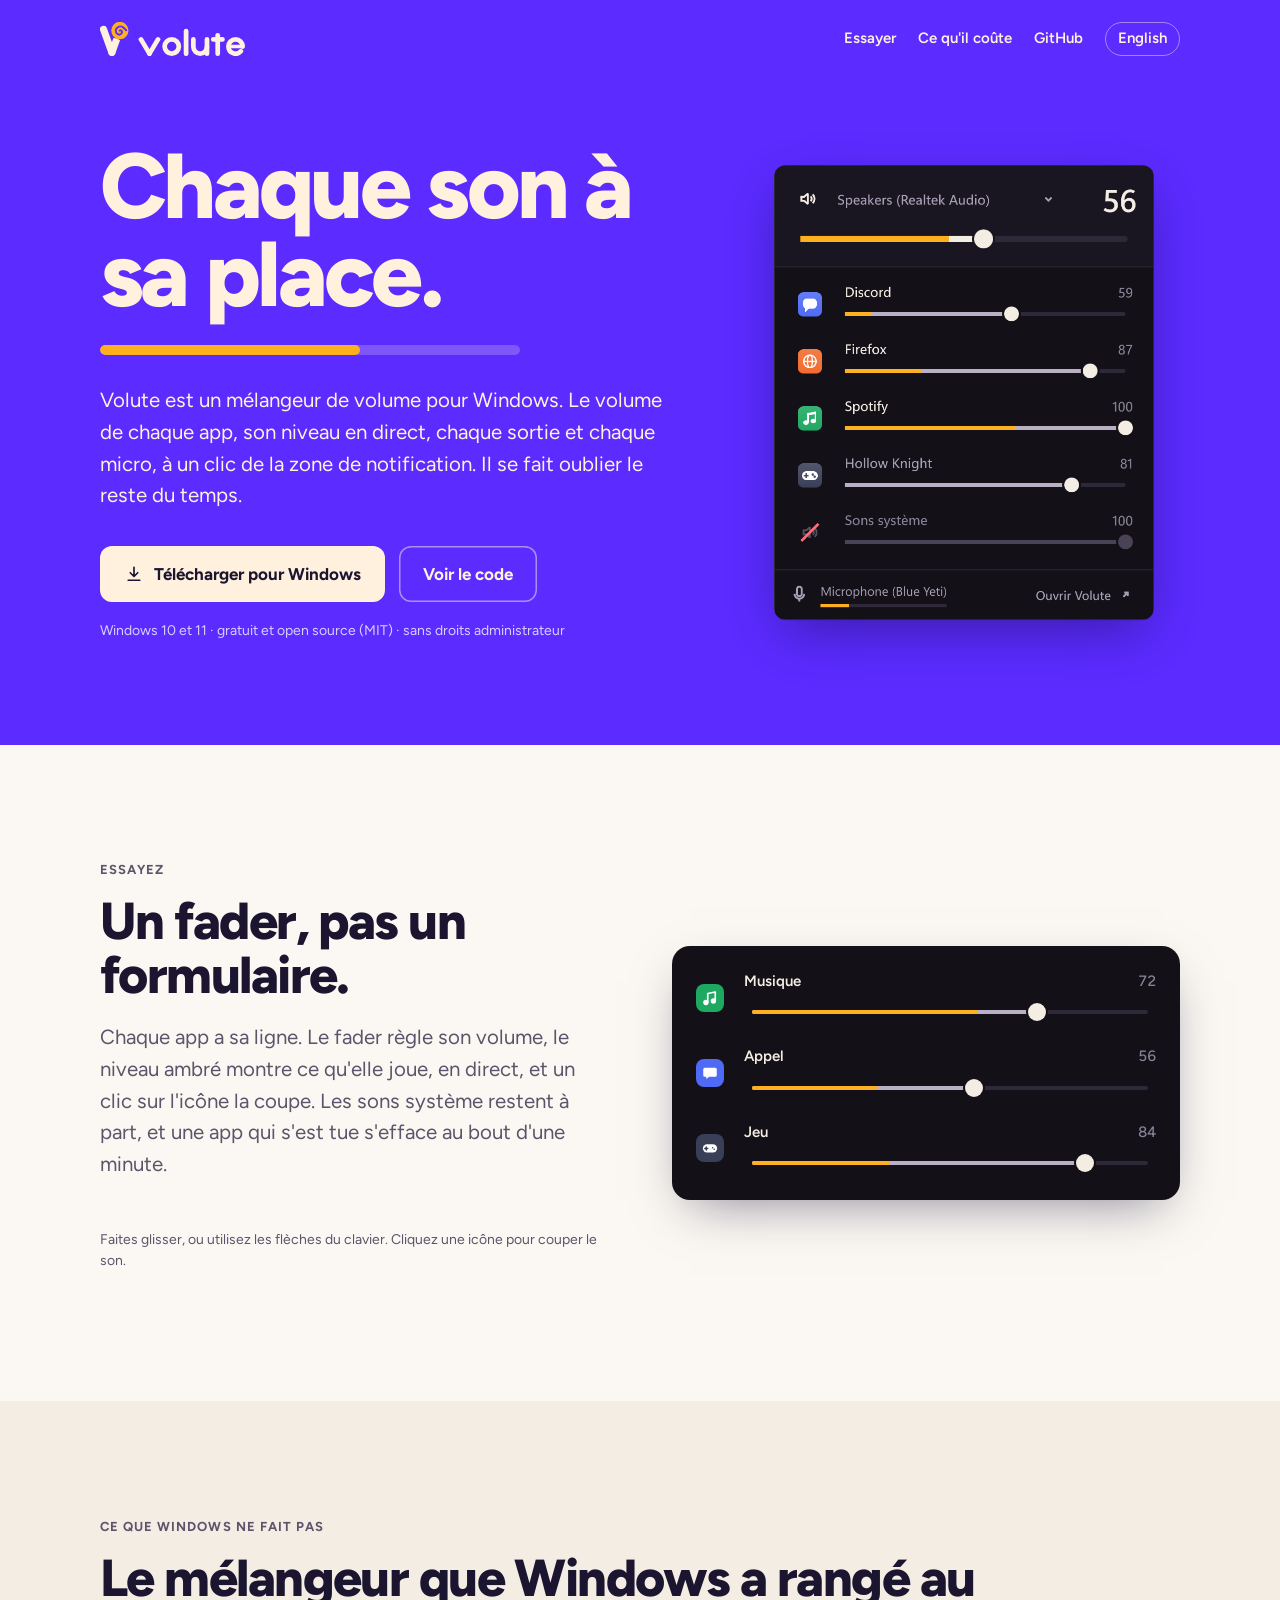
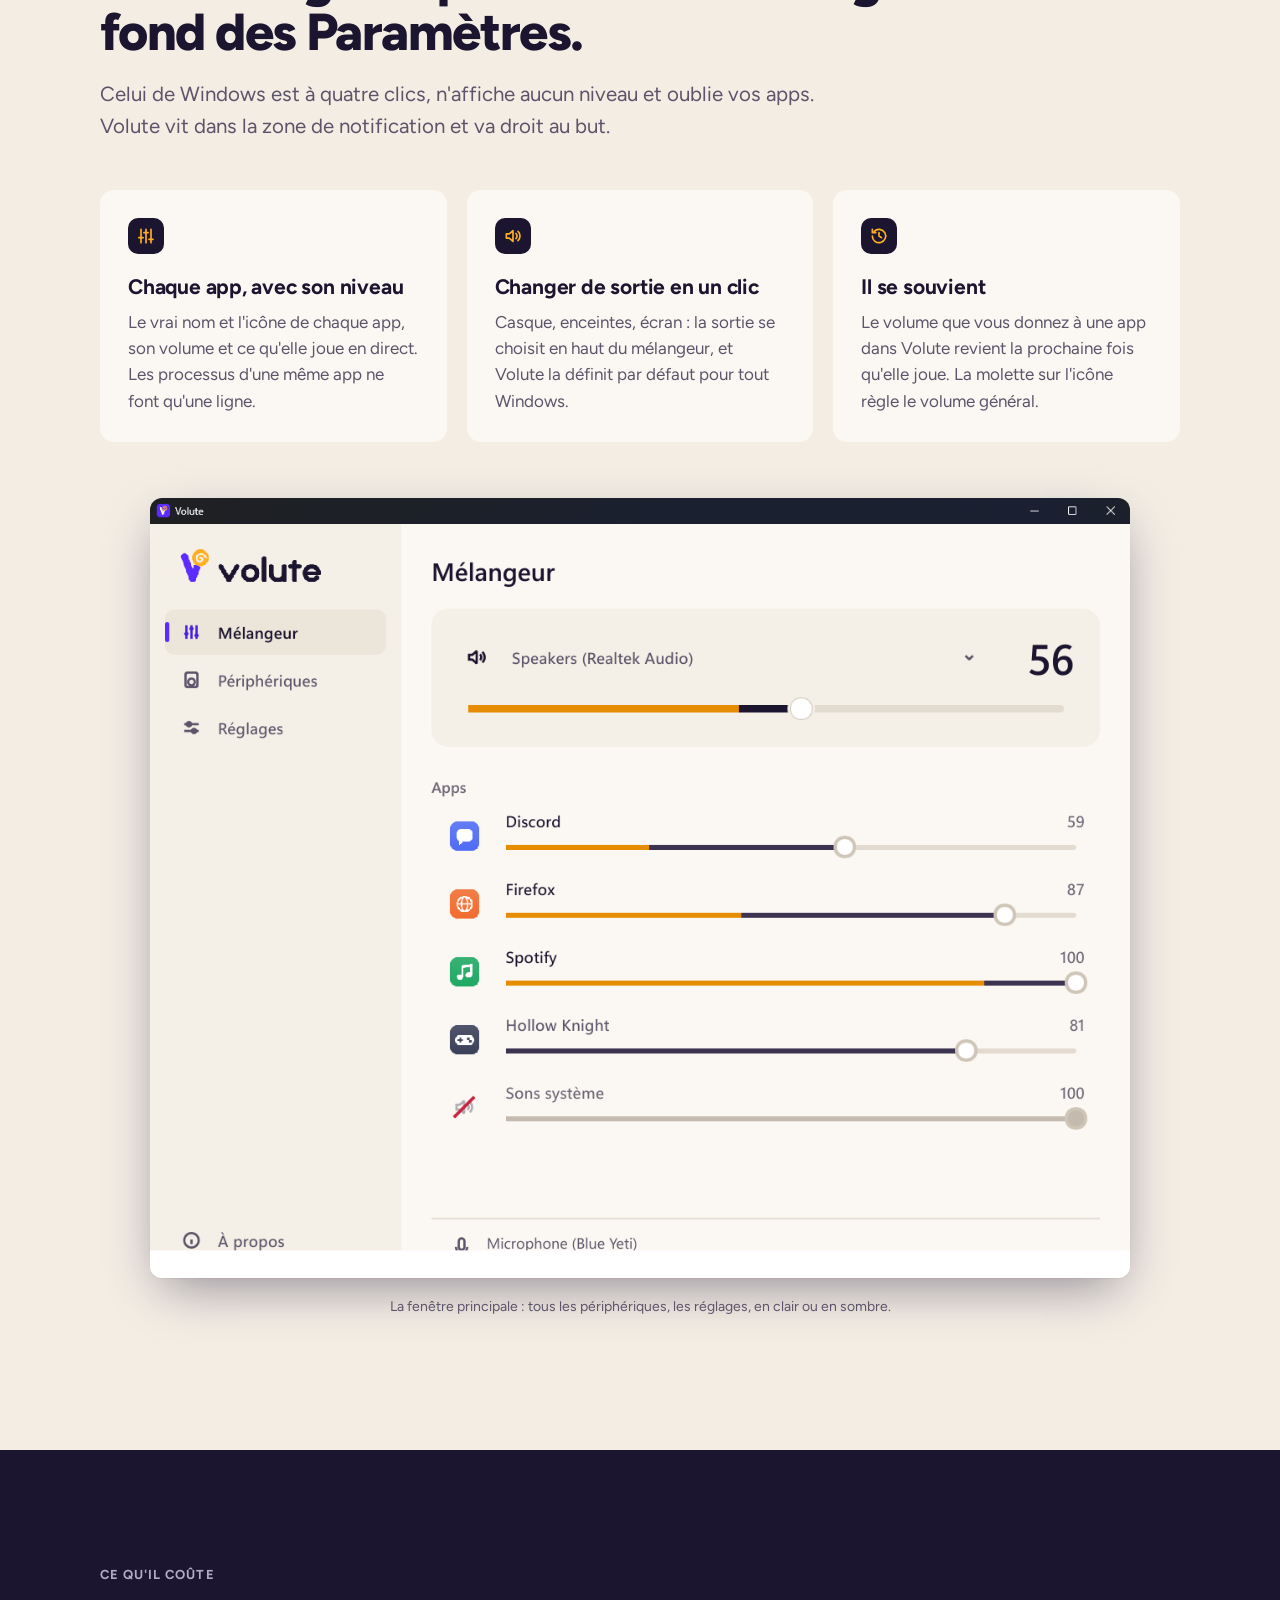
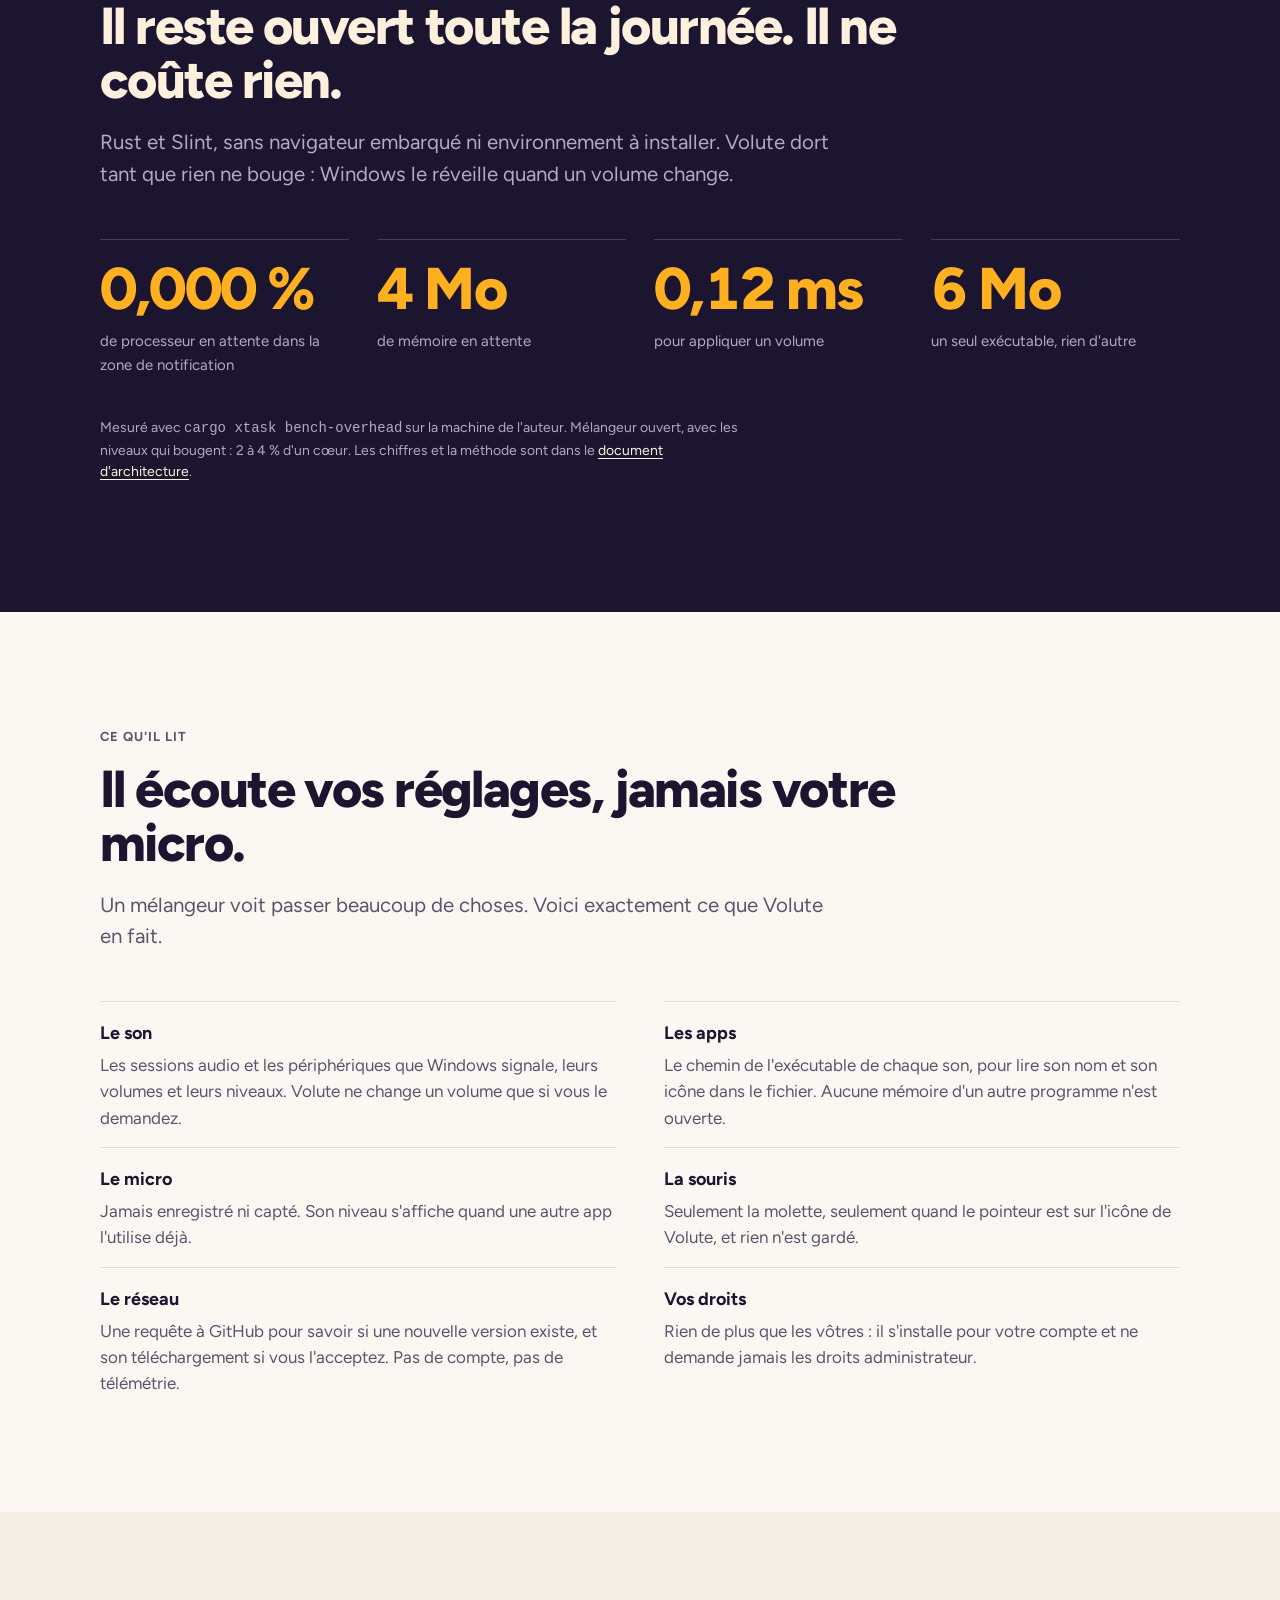
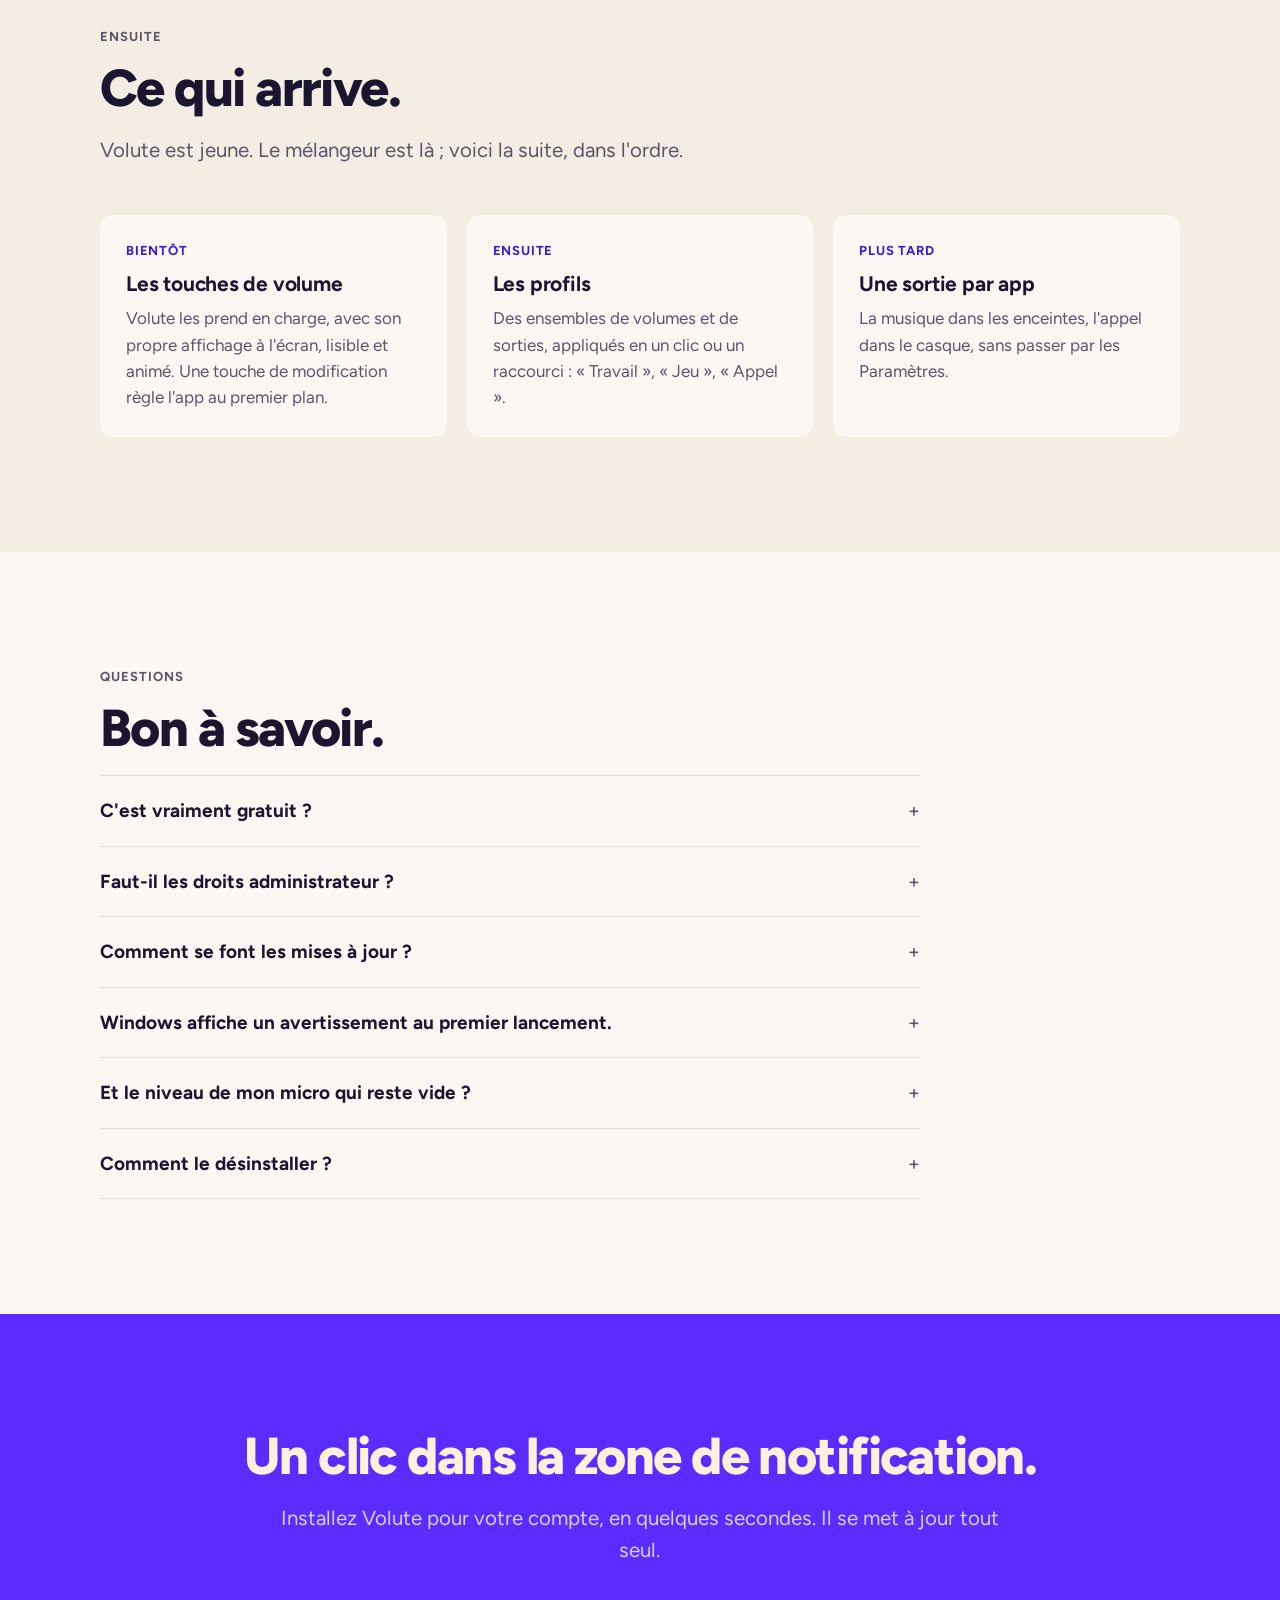
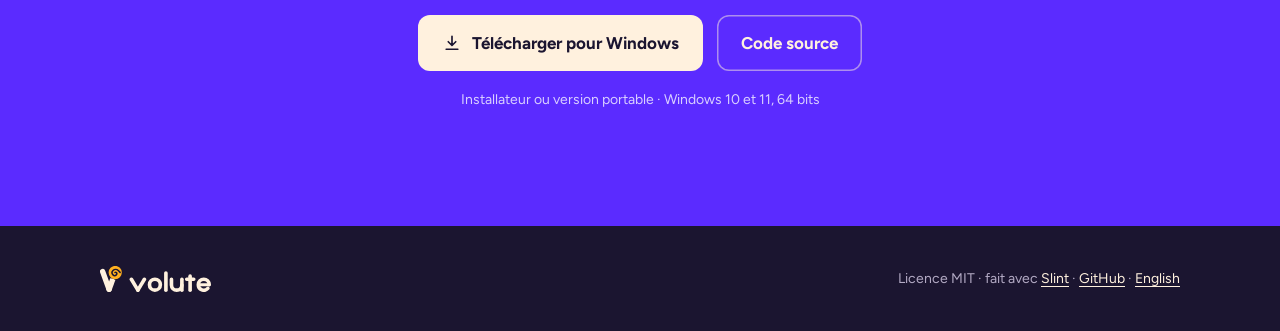
==== index.html @ e6cbec35 "feat(site): the landing page in French and English, for GitHub Pages Static, no build step, no third" ====
<!doctype html>
<html lang="fr">
<head>
  <meta charset="utf-8">
  <meta name="viewport" content="width=device-width, initial-scale=1">
  <title>Volute — le mélangeur de volume pour Windows</title>
  <meta name="description" content="Le volume de chaque app et de chaque périphérique, à un clic de la zone de notification. Natif, léger, gratuit et open source, pour Windows 10 et 11.">
  <link rel="canonical" href="https://evanpluchart.github.io/volute/">
  <link rel="alternate" hreflang="fr" href="https://evanpluchart.github.io/volute/">
  <link rel="alternate" hreflang="en" href="https://evanpluchart.github.io/volute/en/">
  <link rel="icon" href="favicon.svg" type="image/svg+xml">
  <link rel="icon" href="favicon.ico" sizes="16x16 32x32 48x48">
  <link rel="apple-touch-icon" href="apple-touch-icon.png">
  <meta name="theme-color" content="#5B2BFF">
  <meta property="og:type" content="website">
  <meta property="og:title" content="Volute — le mélangeur de volume pour Windows">
  <meta property="og:description" content="Le volume de chaque app et de chaque périphérique, à un clic de la zone de notification.">
  <meta property="og:url" content="https://evanpluchart.github.io/volute/">
  <meta property="og:image" content="https://evanpluchart.github.io/volute/assets/og.png">
  <meta property="og:locale" content="fr_FR">
  <meta name="twitter:card" content="summary_large_image">
  <link rel="preload" href="assets/fonts/figtree.woff2" as="font" type="font/woff2" crossorigin>
  <link rel="stylesheet" href="assets/style.css">
</head>
<body>
  <a class="skip" href="#main">Aller au contenu</a>

  <header class="hero">
    <div class="wrap top">
      <a class="logo" href="./" aria-label="Volute, accueil"><img src="assets/logo-reversed.svg" alt="Volute" width="146" height="34"></a>
      <nav aria-label="Navigation principale">
        <a class="hide-small" href="#essayer">Essayer</a>
        <a class="hide-small" href="#cout">Ce qu'il coûte</a>
        <a class="hide-small" href="https://github.com/EvanPluchart/volute">GitHub</a>
        <a class="lang" href="en/" hreflang="en" lang="en">English</a>
      </nav>
    </div>
    <div class="wrap hero-grid">
      <div>
        <h1>Chaque son à sa&nbsp;place.</h1>
        <div class="meter" aria-hidden="true"><span></span></div>
        <p class="lead">Volute est un mélangeur de volume pour Windows. Le volume de chaque app, son niveau en direct, chaque sortie et chaque micro, à un clic de la zone de notification. Il se fait oublier le reste du temps.</p>
        <div class="actions">
          <a class="button primary" href="https://github.com/EvanPluchart/volute/releases/latest">
            <svg viewBox="0 0 24 24" fill="none" stroke="currentColor" stroke-width="2" stroke-linecap="round" stroke-linejoin="round" aria-hidden="true"><path d="M12 4v11m0 0-4.5-4.5M12 15l4.5-4.5M5 19.5h14"/></svg>
            Télécharger pour Windows
          </a>
          <a class="button ghost" href="https://github.com/EvanPluchart/volute">Voir le code</a>
        </div>
        <p class="fine">Windows 10 et 11 · gratuit et open source (MIT) · sans droits administrateur</p>
      </div>
      <img class="shot" src="assets/flyout-dark.png" width="720" height="862" alt="Le mélangeur de Volute ouvert depuis la zone de notification : la sortie principale en haut, puis une ligne par app avec son icône, son volume et son niveau, puis le micro.">
    </div>
  </header>

  <main id="main">
    <section class="try" id="essayer">
      <div class="wrap try-grid">
        <div>
          <p class="eyebrow">Essayez</p>
          <h2>Un fader, pas un formulaire.</h2>
          <p class="intro">Chaque app a sa ligne. Le fader règle son volume, le niveau ambré montre ce qu'elle joue, en direct, et un clic sur l'icône la coupe. Les sons système restent à part, et une app qui s'est tue s'efface au bout d'une minute.</p>
          <p class="hint">Faites glisser, ou utilisez les flèches du clavier. Cliquez une icône pour couper le son.</p>
        </div>
        <div class="desk" role="group" aria-label="Démonstration du mélangeur">
          <div class="strip">
            <button class="mute" type="button" aria-pressed="false" aria-label="Couper Musique" data-mute="Couper" data-unmute="Rétablir">
              <span class="icon" style="background:#1EA862"><svg viewBox="0 0 24 24" fill="none" stroke="#fff" stroke-width="2.2" stroke-linecap="round" stroke-linejoin="round" aria-hidden="true"><path d="M9 18V6l10-2v12"/><circle cx="6.5" cy="18" r="2.5" fill="#fff"/><circle cx="16.5" cy="16" r="2.5" fill="#fff"/></svg></span>
            </button>
            <div class="name"><span>Musique</span><output>72</output></div>
            <div class="fader"><input type="range" min="0" max="100" step="2" value="72" aria-label="Volume de Musique"><div class="track"><div class="fill"></div><div class="level"></div></div><div class="thumb"></div></div>
          </div>
          <div class="strip">
            <button class="mute" type="button" aria-pressed="false" aria-label="Couper Appel" data-mute="Couper" data-unmute="Rétablir">
              <span class="icon" style="background:#4F6BF5"><svg viewBox="0 0 24 24" fill="#fff" aria-hidden="true"><path d="M5 5h14a2 2 0 0 1 2 2v8a2 2 0 0 1-2 2h-8l-4 3v-3H5a2 2 0 0 1-2-2V7a2 2 0 0 1 2-2z"/></svg></span>
            </button>
            <div class="name"><span>Appel</span><output>56</output></div>
            <div class="fader"><input type="range" min="0" max="100" step="2" value="56" aria-label="Volume de Appel"><div class="track"><div class="fill"></div><div class="level"></div></div><div class="thumb"></div></div>
          </div>
          <div class="strip">
            <button class="mute" type="button" aria-pressed="false" aria-label="Couper Jeu" data-mute="Couper" data-unmute="Rétablir">
              <span class="icon" style="background:#3A3F58"><svg viewBox="0 0 24 24" fill="none" stroke="#fff" stroke-width="2" stroke-linecap="round" aria-hidden="true"><rect x="2.5" y="7" width="19" height="11" rx="5.5" fill="#fff" stroke="none"/><path d="M7 10.5v4M5 12.5h4" stroke="#3A3F58"/><circle cx="15.5" cy="11.5" r="1" fill="#3A3F58" stroke="none"/><circle cx="17.5" cy="13.8" r="1" fill="#3A3F58" stroke="none"/></svg></span>
            </button>
            <div class="name"><span>Jeu</span><output>84</output></div>
            <div class="fader"><input type="range" min="0" max="100" step="2" value="84" aria-label="Volume de Jeu"><div class="track"><div class="fill"></div><div class="level"></div></div><div class="thumb"></div></div>
          </div>
        </div>
      </div>
    </section>

    <section class="features" id="fonctions">
      <div class="wrap">
        <p class="eyebrow">Ce que Windows ne fait pas</p>
        <h2>Le mélangeur que Windows a rangé au fond des Paramètres.</h2>
        <p class="intro">Celui de Windows est à quatre clics, n'affiche aucun niveau et oublie vos apps. Volute vit dans la zone de notification et va droit au but.</p>
        <div class="feature-grid">
          <article class="card">
            <div class="glyph" aria-hidden="true"><svg viewBox="0 0 24 24" fill="none" stroke="#FFB020" stroke-width="2" stroke-linecap="round"><path d="M6 4v16M12 4v16M18 4v16M3.5 14h5M9.5 8h5M15.5 16h5"/></svg></div>
            <h3>Chaque app, avec son niveau</h3>
            <p>Le vrai nom et l'icône de chaque app, son volume et ce qu'elle joue en direct. Les processus d'une même app ne font qu'une ligne.</p>
          </article>
          <article class="card">
            <div class="glyph" aria-hidden="true"><svg viewBox="0 0 24 24" fill="none" stroke="#FFB020" stroke-width="2" stroke-linecap="round" stroke-linejoin="round"><path d="M4 9.5h3.5L12 5.5v13l-4.5-4H4z"/><path d="M15.5 9a4 4 0 0 1 0 6M18 6.5a7.5 7.5 0 0 1 0 11"/></svg></div>
            <h3>Changer de sortie en un clic</h3>
            <p>Casque, enceintes, écran : la sortie se choisit en haut du mélangeur, et Volute la définit par défaut pour tout Windows.</p>
          </article>
          <article class="card">
            <div class="glyph" aria-hidden="true"><svg viewBox="0 0 24 24" fill="none" stroke="#FFB020" stroke-width="2" stroke-linecap="round" stroke-linejoin="round"><path d="M4 12a8 8 0 1 0 2.3-5.6M4 4v4h4"/><path d="M12 8v4l3 2"/></svg></div>
            <h3>Il se souvient</h3>
            <p>Le volume que vous donnez à une app dans Volute revient la prochaine fois qu'elle joue. La molette sur l'icône règle le volume général.</p>
          </article>
        </div>
        <figure class="wide-shot">
          <img class="shot" src="assets/main-light.png" width="1170" height="931" alt="La fenêtre principale de Volute en thème clair : un rail avec Mélangeur, Périphériques, Réglages et À propos, et la vue du mélangeur." loading="lazy">
          <figcaption class="caption">La fenêtre principale : tous les périphériques, les réglages, en clair ou en sombre.</figcaption>
        </figure>
      </div>
    </section>

    <section class="cost" id="cout">
      <div class="wrap">
        <p class="eyebrow">Ce qu'il coûte</p>
        <h2>Il reste ouvert toute la journée. Il ne coûte rien.</h2>
        <p class="intro">Rust et Slint, sans navigateur embarqué ni environnement à installer. Volute dort tant que rien ne bouge : Windows le réveille quand un volume change.</p>
        <dl class="figures">
          <div><dt>0,000&nbsp;%</dt><dd>de processeur en attente dans la zone de notification</dd></div>
          <div><dt>4&nbsp;Mo</dt><dd>de mémoire en attente</dd></div>
          <div><dt>0,12&nbsp;ms</dt><dd>pour appliquer un volume</dd></div>
          <div><dt>6&nbsp;Mo</dt><dd>un seul exécutable, rien d'autre</dd></div>
        </dl>
        <p class="note">Mesuré avec <code>cargo xtask bench-overhead</code> sur la machine de l'auteur. Mélangeur ouvert, avec les niveaux qui bougent : 2 à 4 % d'un cœur. Les chiffres et la méthode sont dans le <a href="https://github.com/EvanPluchart/volute/blob/main/docs/ARCHITECTURE.md">document d'architecture</a>.</p>
      </div>
    </section>

    <section class="privacy" id="vie-privee">
      <div class="wrap">
        <p class="eyebrow">Ce qu'il lit</p>
        <h2>Il écoute vos réglages, jamais votre micro.</h2>
        <p class="intro">Un mélangeur voit passer beaucoup de choses. Voici exactement ce que Volute en fait.</p>
        <ul class="reads">
          <li><strong>Le son</strong><span>Les sessions audio et les périphériques que Windows signale, leurs volumes et leurs niveaux. Volute ne change un volume que si vous le demandez.</span></li>
          <li><strong>Les apps</strong><span>Le chemin de l'exécutable de chaque son, pour lire son nom et son icône dans le fichier. Aucune mémoire d'un autre programme n'est ouverte.</span></li>
          <li><strong>Le micro</strong><span>Jamais enregistré ni capté. Son niveau s'affiche quand une autre app l'utilise déjà.</span></li>
          <li><strong>La souris</strong><span>Seulement la molette, seulement quand le pointeur est sur l'icône de Volute, et rien n'est gardé.</span></li>
          <li><strong>Le réseau</strong><span>Une requête à GitHub pour savoir si une nouvelle version existe, et son téléchargement si vous l'acceptez. Pas de compte, pas de télémétrie.</span></li>
          <li><strong>Vos droits</strong><span>Rien de plus que les vôtres : il s'installe pour votre compte et ne demande jamais les droits administrateur.</span></li>
        </ul>
      </div>
    </section>

    <section class="next" id="ensuite">
      <div class="wrap">
        <p class="eyebrow">Ensuite</p>
        <h2>Ce qui arrive.</h2>
        <p class="intro">Volute est jeune. Le mélangeur est là ; voici la suite, dans l'ordre.</p>
        <ol>
          <li><b>Bientôt</b><h3>Les touches de volume</h3><p>Volute les prend en charge, avec son propre affichage à l'écran, lisible et animé. Une touche de modification règle l'app au premier plan.</p></li>
          <li><b>Ensuite</b><h3>Les profils</h3><p>Des ensembles de volumes et de sorties, appliqués en un clic ou un raccourci : « Travail », « Jeu », « Appel ».</p></li>
          <li><b>Plus tard</b><h3>Une sortie par app</h3><p>La musique dans les enceintes, l'appel dans le casque, sans passer par les Paramètres.</p></li>
        </ol>
      </div>
    </section>

    <section class="faq" id="questions">
      <div class="wrap">
        <p class="eyebrow">Questions</p>
        <h2>Bon à savoir.</h2>
        <details><summary>C'est vraiment gratuit ?</summary><p>Oui, et open source sous licence MIT. Pas de version payante, pas de compte, pas de publicité.</p></details>
        <details><summary>Faut-il les droits administrateur ?</summary><p>Non. Volute s'installe dans votre dossier utilisateur et tout ce qu'il fait marche avec les droits d'un compte standard : volumes des apps et des périphériques, sortie par défaut.</p></details>
        <details><summary>Comment se font les mises à jour ?</summary><p>Volute regarde sur GitHub au démarrage puis toutes les 6 heures. Quand une version sort, il vous le dit ; un clic la télécharge, vérifie son empreinte SHA-256 et l'installe sans fenêtre, puis Volute redémarre. Vous pouvez couper cette vérification dans les Réglages.</p></details>
        <details><summary>Windows affiche un avertissement au premier lancement.</summary><p>Les exécutables ne sont pas encore signés, donc SmartScreen peut prévenir au premier lancement. Le fichier <code>SHA256SUMS</code> de chaque version permet de vérifier ce que vous avez téléchargé.</p></details>
        <details><summary>Et le niveau de mon micro qui reste vide ?</summary><p>Windows ne mesure le niveau d'un micro que lorsqu'une app l'utilise. Volute n'ouvre jamais le micro lui-même, pour ne pas allumer l'indicateur « micro utilisé » de Windows sans raison.</p></details>
        <details><summary>Comment le désinstaller ?</summary><p>Depuis les Paramètres de Windows, Applications, comme n'importe quelle app. Vos réglages restent dans <code>%APPDATA%\Volute</code> ; supprimez ce dossier pour les effacer aussi.</p></details>
      </div>
    </section>

    <section class="download" id="telecharger">
      <div class="wrap">
        <h2>Un clic dans la zone de notification.</h2>
        <p class="intro">Installez Volute pour votre compte, en quelques secondes. Il se met à jour tout seul.</p>
        <div class="actions">
          <a class="button primary" href="https://github.com/EvanPluchart/volute/releases/latest">
            <svg viewBox="0 0 24 24" fill="none" stroke="currentColor" stroke-width="2" stroke-linecap="round" stroke-linejoin="round" aria-hidden="true"><path d="M12 4v11m0 0-4.5-4.5M12 15l4.5-4.5M5 19.5h14"/></svg>
            Télécharger pour Windows
          </a>
          <a class="button ghost" href="https://github.com/EvanPluchart/volute">Code source</a>
        </div>
        <p class="fine">Installateur ou version portable · Windows 10 et 11, 64 bits</p>
      </div>
    </section>
  </main>

  <footer>
    <div class="wrap">
      <img src="assets/logo-reversed.svg" alt="Volute" width="112" height="26">
      <span>Licence MIT · fait avec <a href="https://slint.dev">Slint</a> · <a href="https://github.com/EvanPluchart/volute">GitHub</a> · <a href="en/" hreflang="en" lang="en">English</a></span>
    </div>
  </footer>

  <script src="assets/main.js" defer></script>
</body>
</html>
---- assets/style.css ----
/* Volute's landing page. Design system in ../DESIGN.md; brand in ../../docs/BRAND.md. */

@font-face {
  font-family: "Figtree";
  src: url("fonts/figtree.woff2") format("woff2");
  font-weight: 400 800;
  font-style: normal;
  font-display: swap;
}

:root {
  --violet: #5B2BFF;
  --violet-deep: #3F17D6;
  --cream: #FFF1DE;
  --amber: #FFB020;
  --ink: #1B1530;
  --paper: #FBF8F3;
  --surface: #F3EDE4;
  --line: #E6DED2;
  --muted: #5C546A;
  --on-violet-muted: #D9CFFF;
  --ink-muted: #B3AAC4;

  --t-display: clamp(44px, 7.2vw, 104px);
  --t-h2: clamp(30px, 4.2vw, 52px);
  --t-h3: 21px;
  --t-lead: clamp(18px, 1.6vw, 21px);
  --t-body: 17px;
  --t-small: 14px;

  --gutter: clamp(16px, 4vw, 40px);
  --max: 1160px;
  --radius: 14px;
  --radius-window: 12px;
}

* { box-sizing: border-box; }

html { -webkit-text-size-adjust: 100%; }

body {
  margin: 0;
  background: var(--paper);
  color: var(--ink);
  font-family: "Figtree", "Segoe UI Variable Text", "Segoe UI", system-ui, sans-serif;
  font-size: var(--t-body);
  line-height: 1.55;
  -webkit-font-smoothing: antialiased;
}

img { max-width: 100%; height: auto; display: block; }

a { color: var(--violet-deep); text-underline-offset: 3px; text-decoration-thickness: 1px; }
a:hover { text-decoration-thickness: 2px; }
:focus-visible { outline: 3px solid var(--amber); outline-offset: 3px; border-radius: 4px; }

.wrap { max-width: var(--max); margin: 0 auto; padding: 0 var(--gutter); }

.skip {
  position: absolute; left: -9999px; top: 8px; z-index: 10;
  background: var(--ink); color: var(--cream); padding: 8px 14px; border-radius: 8px;
}
.skip:focus { left: 8px; }

/* Header, on the violet field */
.top {
  display: flex; align-items: center; justify-content: space-between; gap: 16px;
  padding-top: 22px; padding-bottom: 22px;
}
.top .logo img { height: 34px; width: auto; }
.top nav { display: flex; gap: 22px; align-items: center; font-size: 15px; font-weight: 600; }
.top nav a { color: var(--cream); text-decoration: none; }
.top nav a:hover { text-decoration: underline; }
.lang { border: 1px solid rgba(255, 241, 222, 0.45); border-radius: 999px; padding: 4px 12px; }

/* Hero: the violet field, as the app icon's tile */
.hero { background: var(--violet); color: var(--cream); overflow: hidden; }
.hero-grid {
  display: grid; grid-template-columns: minmax(0, 1.15fr) minmax(0, 0.85fr);
  gap: clamp(32px, 5vw, 72px); align-items: center;
  padding-top: clamp(28px, 5vw, 64px); padding-bottom: clamp(56px, 8vw, 112px);
}
.hero h1 {
  font-size: var(--t-display); line-height: 0.95; letter-spacing: -0.04em;
  font-weight: 800; margin: 0 0 28px;
}
/* The signature: a live level under the headline, amber like the app's meters. */
.meter {
  height: 10px; border-radius: 5px; background: rgba(255, 241, 222, 0.22);
  max-width: 420px; margin: 0 0 30px; overflow: hidden; position: relative;
}
.meter span {
  position: absolute; inset: 0 auto 0 0; width: 62%;
  background: var(--amber); border-radius: 5px;
  transform-origin: left center;
  animation: level 2.4s cubic-bezier(.3,.1,.3,1) infinite;
}
@keyframes level {
  0% { transform: scaleX(0.55); } 12% { transform: scaleX(0.92); } 24% { transform: scaleX(0.7); }
  38% { transform: scaleX(1); } 52% { transform: scaleX(0.62); } 66% { transform: scaleX(0.84); }
  80% { transform: scaleX(0.58); } 100% { transform: scaleX(0.55); }
}
.hero .lead { font-size: var(--t-lead); max-width: 34em; margin: 0 0 34px; color: var(--cream); }
.actions { display: flex; flex-wrap: wrap; gap: 14px; align-items: center; }
.button {
  display: inline-flex; align-items: center; gap: 10px;
  font: inherit; font-weight: 700; font-size: 17px; text-decoration: none;
  padding: 15px 24px; border-radius: 12px; border: 0; cursor: pointer;
}
.button.primary { background: var(--cream); color: var(--ink); }
.button.primary:hover { background: #FFFFFF; }
.button.ghost { color: var(--cream); box-shadow: inset 0 0 0 1.5px rgba(255, 241, 222, 0.5); }
.button.ghost:hover { box-shadow: inset 0 0 0 1.5px var(--cream); }
.button svg { width: 20px; height: 20px; flex: none; }
.fine { font-size: var(--t-small); color: var(--on-violet-muted); margin: 18px 0 0; }

.shot {
  border-radius: var(--radius-window);
  box-shadow: 0 1px 0 rgba(0,0,0,0.04), 0 18px 50px -12px rgba(16, 8, 48, 0.45);
}
.hero .shot { width: 100%; max-width: 380px; justify-self: center; }

/* Sections */
section { padding: clamp(64px, 9vw, 128px) 0; }
.eyebrow {
  font-size: 13px; font-weight: 700; letter-spacing: 0.08em; text-transform: uppercase;
  color: var(--muted); margin: 0 0 14px;
}
h2 { font-size: var(--t-h2); line-height: 1.04; letter-spacing: -0.03em; font-weight: 800; margin: 0 0 20px; max-width: 18em; }
h3 { font-size: var(--t-h3); line-height: 1.25; font-weight: 700; margin: 0 0 8px; letter-spacing: -0.01em; }
.intro { font-size: var(--t-lead); color: var(--muted); max-width: 36em; margin: 0 0 48px; }

/* Try it: three faders that behave like Volute's */
.try { background: var(--paper); }
.try-grid { display: grid; grid-template-columns: minmax(0, 1fr) minmax(0, 1fr); gap: clamp(32px, 5vw, 80px); align-items: center; }
.desk {
  background: #131018; color: #F4EDE3; border-radius: 18px; padding: 14px 10px;
  box-shadow: 0 18px 50px -18px rgba(16, 8, 48, 0.5);
}
.strip { display: grid; grid-template-columns: 36px 1fr; gap: 6px 12px; align-items: center; padding: 10px 14px; border-radius: 10px; }
.strip:hover { background: #211C29; }
.strip .icon { width: 28px; height: 28px; border-radius: 8px; display: grid; place-items: center; grid-row: span 2; }
.strip .icon svg { width: 18px; height: 18px; }
.strip .name { display: flex; justify-content: space-between; font-size: 15px; font-weight: 600; }
.strip .name output { color: #8A8296; font-weight: 500; font-variant-numeric: tabular-nums; }
.fader { position: relative; height: 26px; }
.fader input {
  position: absolute; inset: 0; width: 100%; margin: 0; opacity: 0; cursor: pointer;
}
.fader .track { position: absolute; left: 8px; right: 8px; top: 11px; height: 4px; border-radius: 2px; background: #2E2838; overflow: hidden; }
.fader .fill { position: absolute; inset: 0 auto 0 0; background: #B9B0C6; }
.fader .level { position: absolute; inset: 0 auto 0 0; background: var(--amber); }
.fader .thumb {
  position: absolute; top: 4px; width: 18px; height: 18px; margin-left: -9px; border-radius: 50%;
  background: #F4EDE3; box-shadow: 0 0 0 2px #131018; pointer-events: none;
}
.fader input:focus-visible ~ .thumb { box-shadow: 0 0 0 2px #131018, 0 0 0 4px #8C72FF; }
.strip.muted .fill { background: #4A4356; }
.strip.muted .level { display: none; }
.strip.muted .name span { color: #8A8296; }
.mute {
  all: unset; cursor: pointer; width: 28px; height: 28px; border-radius: 8px; display: grid; place-items: center; grid-row: span 2;
  position: relative;
}
.mute:focus-visible { outline: 2px solid #8C72FF; outline-offset: 2px; }
.strip.muted .mute::after {
  content: ""; position: absolute; width: 30px; height: 2.5px; background: #FF6B7A; transform: rotate(-45deg); border-radius: 2px;
}
.strip.muted .mute .icon { opacity: 0.4; }
.hint { font-size: var(--t-small); color: var(--muted); margin-top: 16px; }

/* Features */
.features { background: var(--surface); }
.feature-grid { display: grid; grid-template-columns: repeat(3, minmax(0, 1fr)); gap: 20px; }
.card { background: var(--paper); border-radius: var(--radius); padding: 28px; }
.card p { margin: 0; color: var(--muted); }
.card .glyph { width: 36px; height: 36px; border-radius: 10px; background: var(--ink); display: grid; place-items: center; margin-bottom: 20px; }
.card .glyph svg { width: 20px; height: 20px; }
.wide-shot { margin-top: 56px; }
.wide-shot img { width: 100%; max-width: 980px; margin: 0 auto; }
.caption { text-align: center; color: var(--muted); font-size: var(--t-small); margin-top: 18px; }

/* Cost: the ink field, figures in amber */
.cost { background: var(--ink); color: var(--cream); }
.cost .eyebrow { color: var(--ink-muted); }
.cost .intro { color: var(--ink-muted); }
.figures { display: grid; grid-template-columns: repeat(4, minmax(0, 1fr)); gap: 28px; margin: 0; }
.figures div { border-top: 1px solid rgba(255, 241, 222, 0.18); padding-top: 20px; }
.figures dt { font-size: clamp(38px, 4.6vw, 60px); font-weight: 800; letter-spacing: -0.03em; color: var(--amber); line-height: 1; font-variant-numeric: tabular-nums; }
.figures dd { margin: 12px 0 0; color: var(--ink-muted); font-size: 15px; }
.cost .note { color: var(--ink-muted); font-size: var(--t-small); margin-top: 40px; max-width: 46em; }
.cost a { color: var(--cream); }

/* Privacy */
.reads { display: grid; grid-template-columns: repeat(2, minmax(0, 1fr)); gap: 16px 48px; padding: 0; margin: 0; list-style: none; }
.reads li { border-top: 1px solid var(--line); padding-top: 18px; }
.reads strong { display: block; font-size: 18px; margin-bottom: 4px; }
.reads span { color: var(--muted); }

/* Next */
.next { background: var(--surface); }
.next ol { list-style: none; padding: 0; margin: 0; display: grid; grid-template-columns: repeat(3, minmax(0, 1fr)); gap: 20px; }
.next li { background: var(--paper); border-radius: var(--radius); padding: 26px; }
.next li b { display: block; font-size: 13px; letter-spacing: 0.06em; text-transform: uppercase; color: var(--violet-deep); margin-bottom: 10px; }
.next li p { margin: 0; color: var(--muted); }

/* Questions */
.faq details { border-top: 1px solid var(--line); padding: 20px 0; max-width: 820px; }
.faq details:last-of-type { border-bottom: 1px solid var(--line); }
.faq summary { cursor: pointer; font-weight: 700; font-size: 19px; list-style: none; display: flex; justify-content: space-between; gap: 16px; }
.faq summary::-webkit-details-marker { display: none; }
.faq summary::after { content: "+"; font-weight: 500; color: var(--muted); }
.faq details[open] summary::after { content: "–"; }
.faq details p { margin: 12px 0 0; color: var(--muted); max-width: 44em; }

/* Download, on violet again */
.download { background: var(--violet); color: var(--cream); text-align: center; }
.download h2 { margin-left: auto; margin-right: auto; }
.download .intro { color: var(--on-violet-muted); margin-left: auto; margin-right: auto; }
.download .actions { justify-content: center; }
.download .fine { color: var(--on-violet-muted); }

footer { background: var(--ink); color: var(--ink-muted); padding: 40px 0; font-size: var(--t-small); }
footer .wrap { display: flex; flex-wrap: wrap; justify-content: space-between; gap: 16px; align-items: center; }
footer a { color: var(--cream); }
footer img { height: 26px; width: auto; }

@media (max-width: 900px) {
  .hero-grid, .try-grid { grid-template-columns: 1fr; }
  .hero .shot { max-width: 340px; }
  .feature-grid, .next ol { grid-template-columns: 1fr; }
  .figures { grid-template-columns: repeat(2, minmax(0, 1fr)); }
  .reads { grid-template-columns: 1fr; }
  .top nav .hide-small { display: none; }
}

@media (prefers-reduced-motion: reduce) {
  .meter span { animation: none; }
}
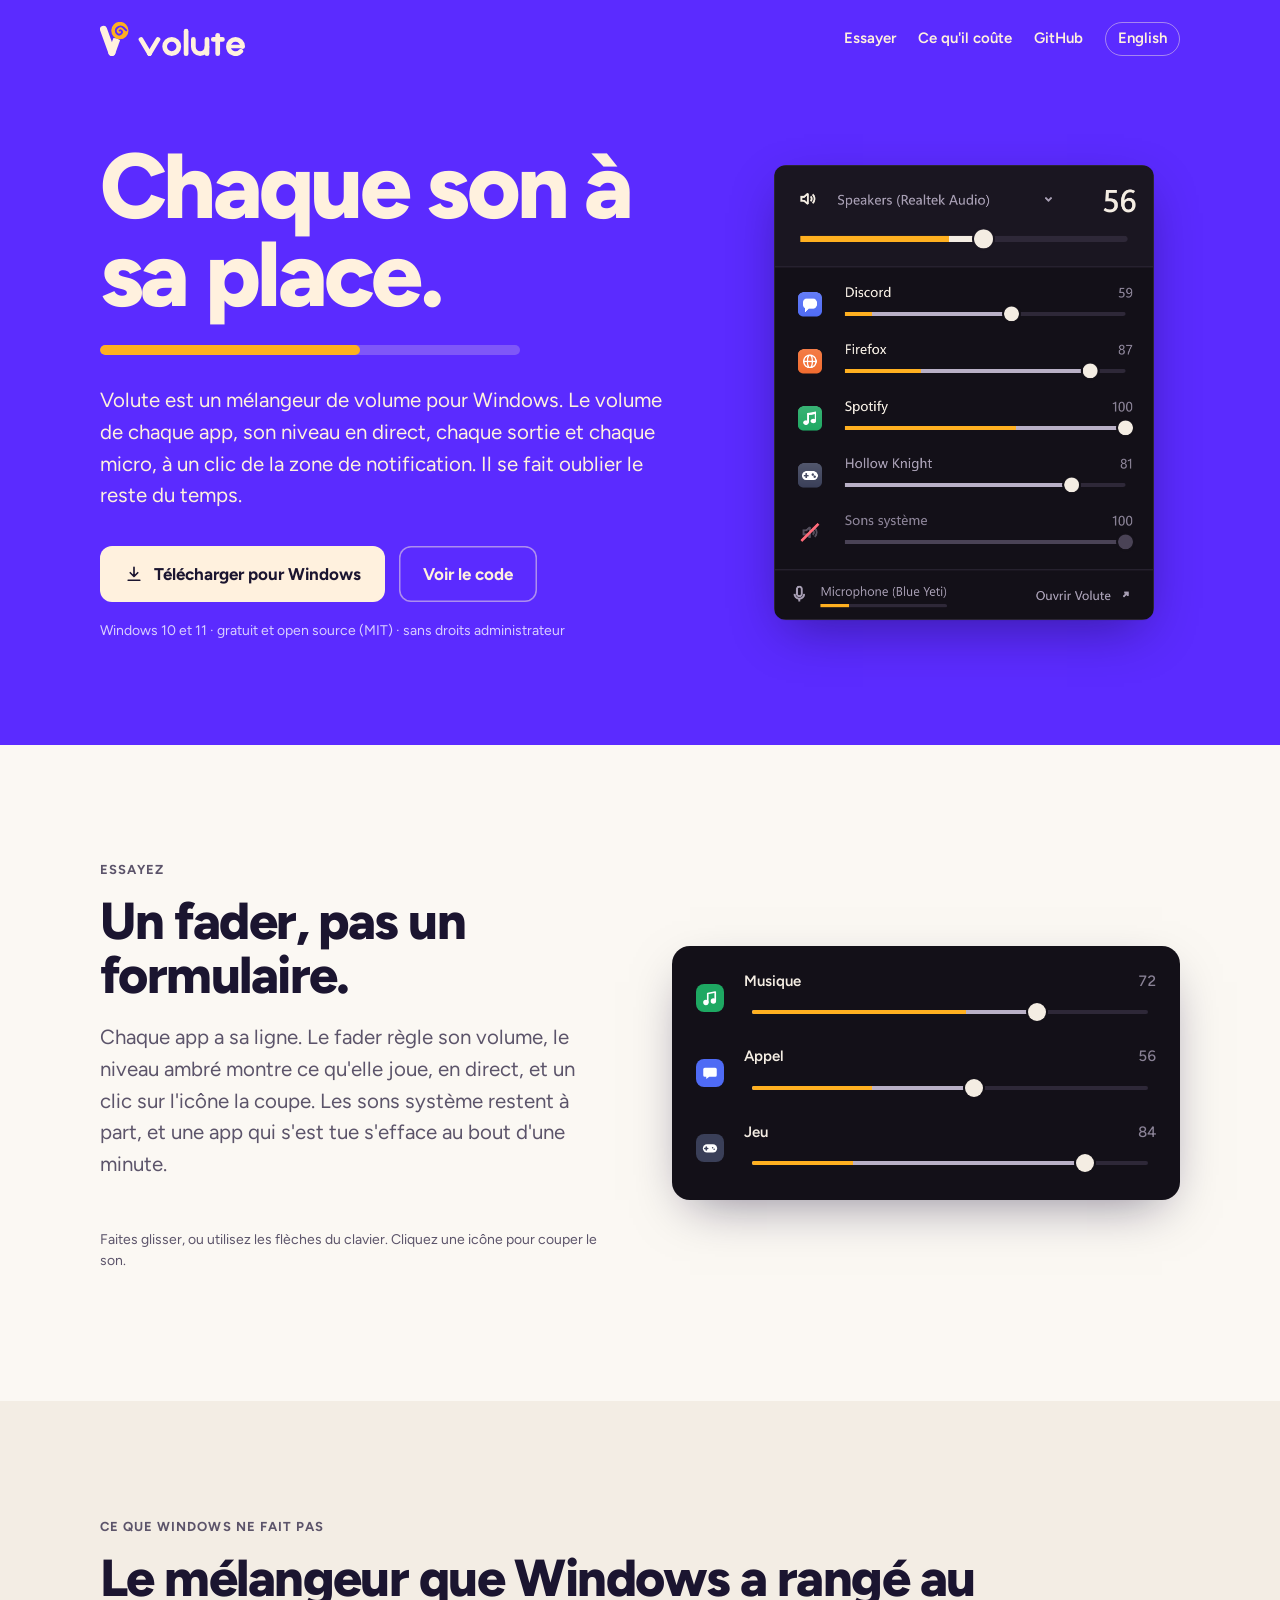
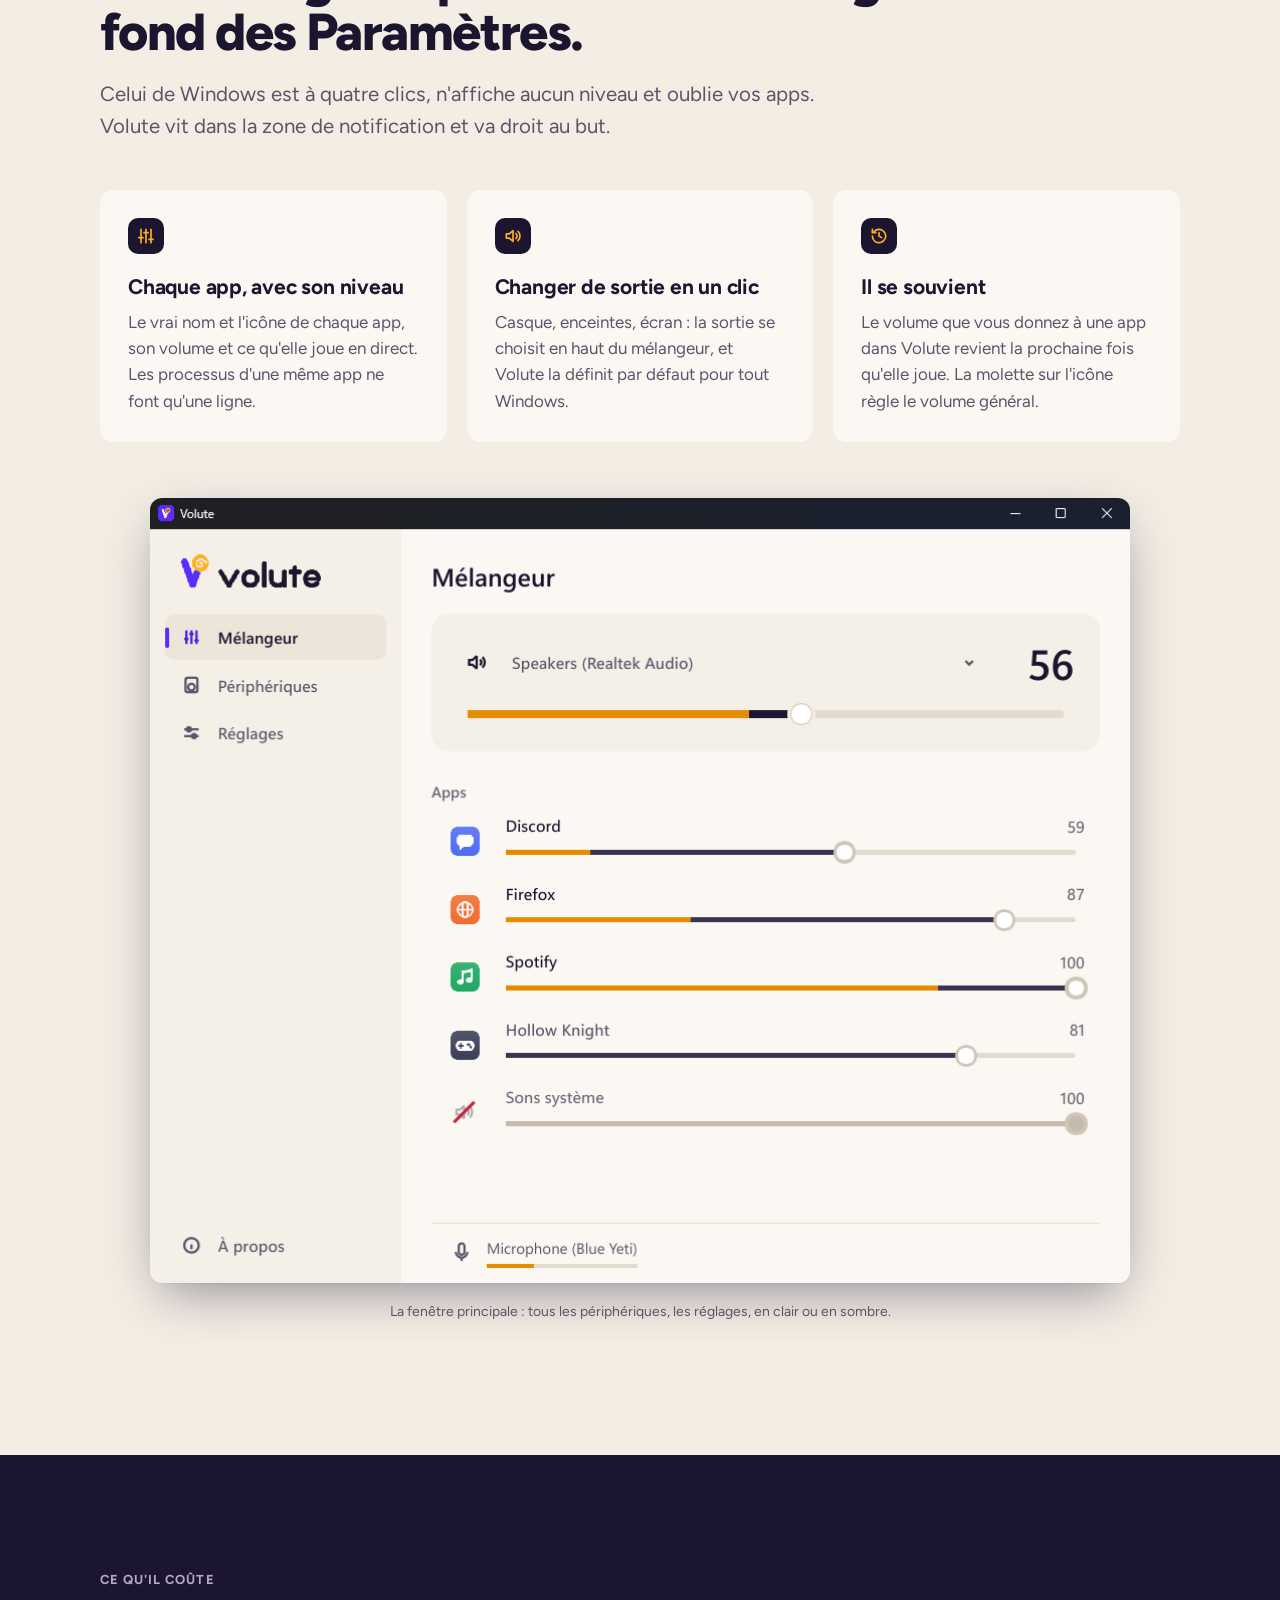
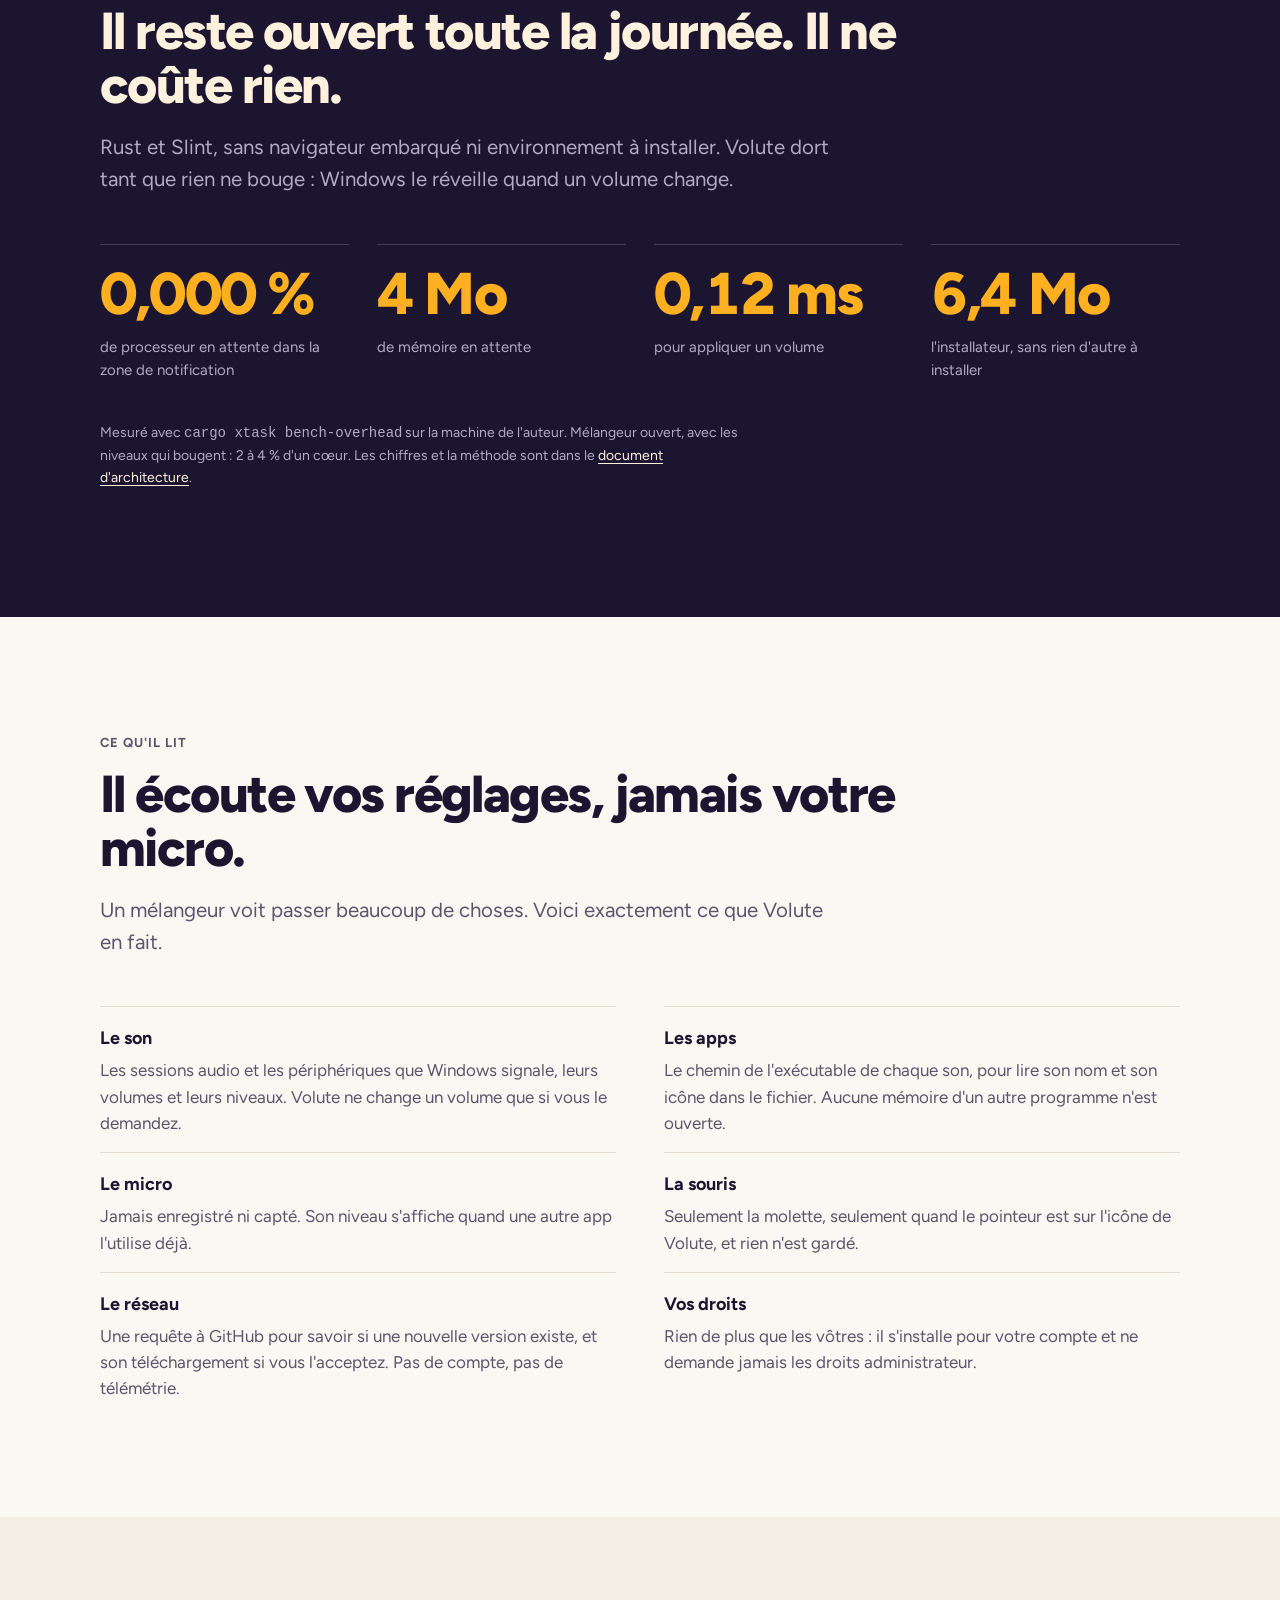
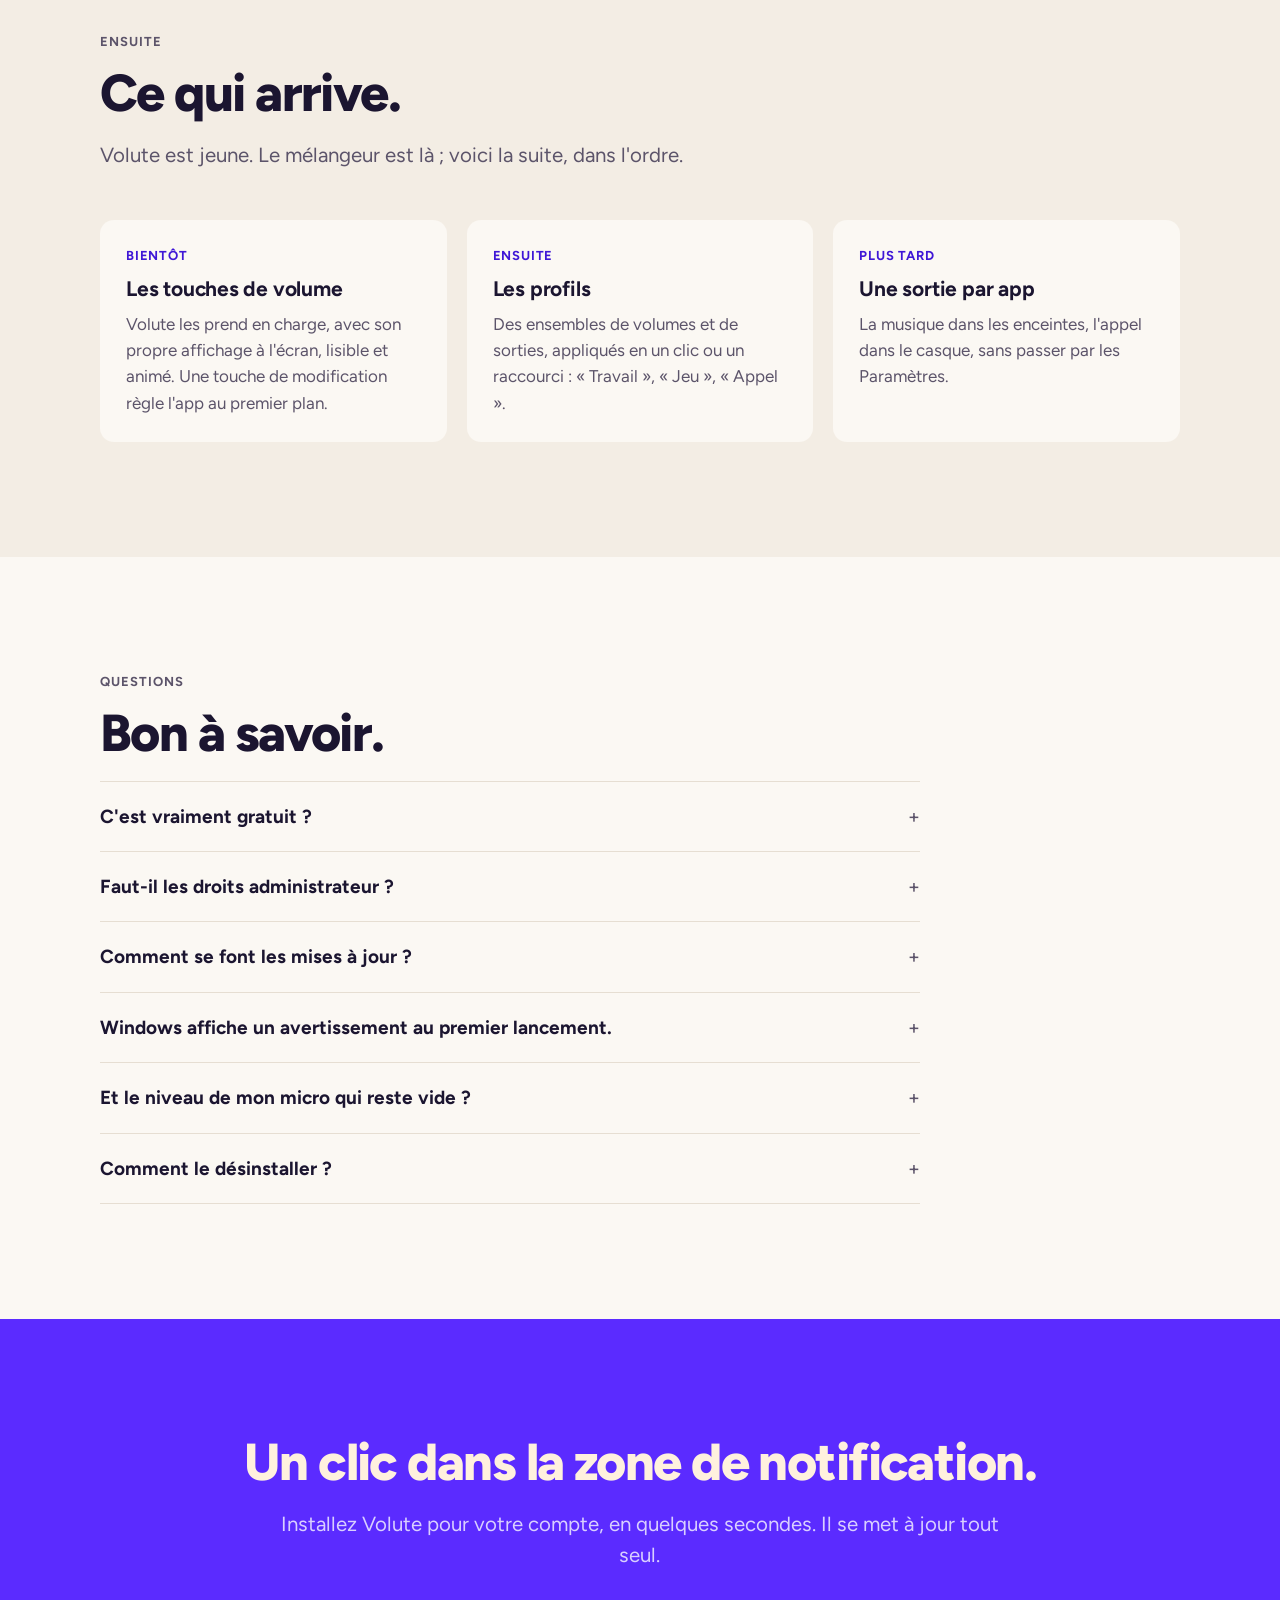
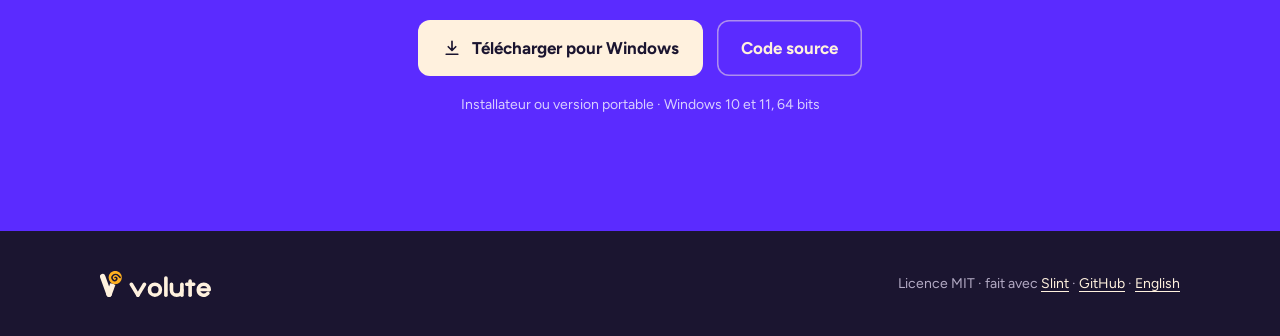
==== commit 71be9ecb: "docs: design audit with a before/after board, performance audit, architecture and agent guide brough" ====
--- a/index.html
+++ b/index.html
@@ -111,7 +111,7 @@
           </article>
         </div>
         <figure class="wide-shot">
-          <img class="shot" src="assets/main-light.png" width="1170" height="931" alt="La fenêtre principale de Volute en thème clair : un rail avec Mélangeur, Périphériques, Réglages et À propos, et la vue du mélangeur." loading="lazy">
+          <img class="shot" src="assets/main-light.png" width="975" height="781" alt="La fenêtre principale de Volute en thème clair : un rail avec Mélangeur, Périphériques, Réglages et À propos, et la vue du mélangeur." loading="lazy">
           <figcaption class="caption">La fenêtre principale : tous les périphériques, les réglages, en clair ou en sombre.</figcaption>
         </figure>
       </div>
@@ -126,7 +126,7 @@
           <div><dt>0,000&nbsp;%</dt><dd>de processeur en attente dans la zone de notification</dd></div>
           <div><dt>4&nbsp;Mo</dt><dd>de mémoire en attente</dd></div>
           <div><dt>0,12&nbsp;ms</dt><dd>pour appliquer un volume</dd></div>
-          <div><dt>6&nbsp;Mo</dt><dd>un seul exécutable, rien d'autre</dd></div>
+          <div><dt>6,4&nbsp;Mo</dt><dd>l'installateur, sans rien d'autre à installer</dd></div>
         </dl>
         <p class="note">Mesuré avec <code>cargo xtask bench-overhead</code> sur la machine de l'auteur. Mélangeur ouvert, avec les niveaux qui bougent : 2 à 4 % d'un cœur. Les chiffres et la méthode sont dans le <a href="https://github.com/EvanPluchart/volute/blob/main/docs/ARCHITECTURE.md">document d'architecture</a>.</p>
       </div>
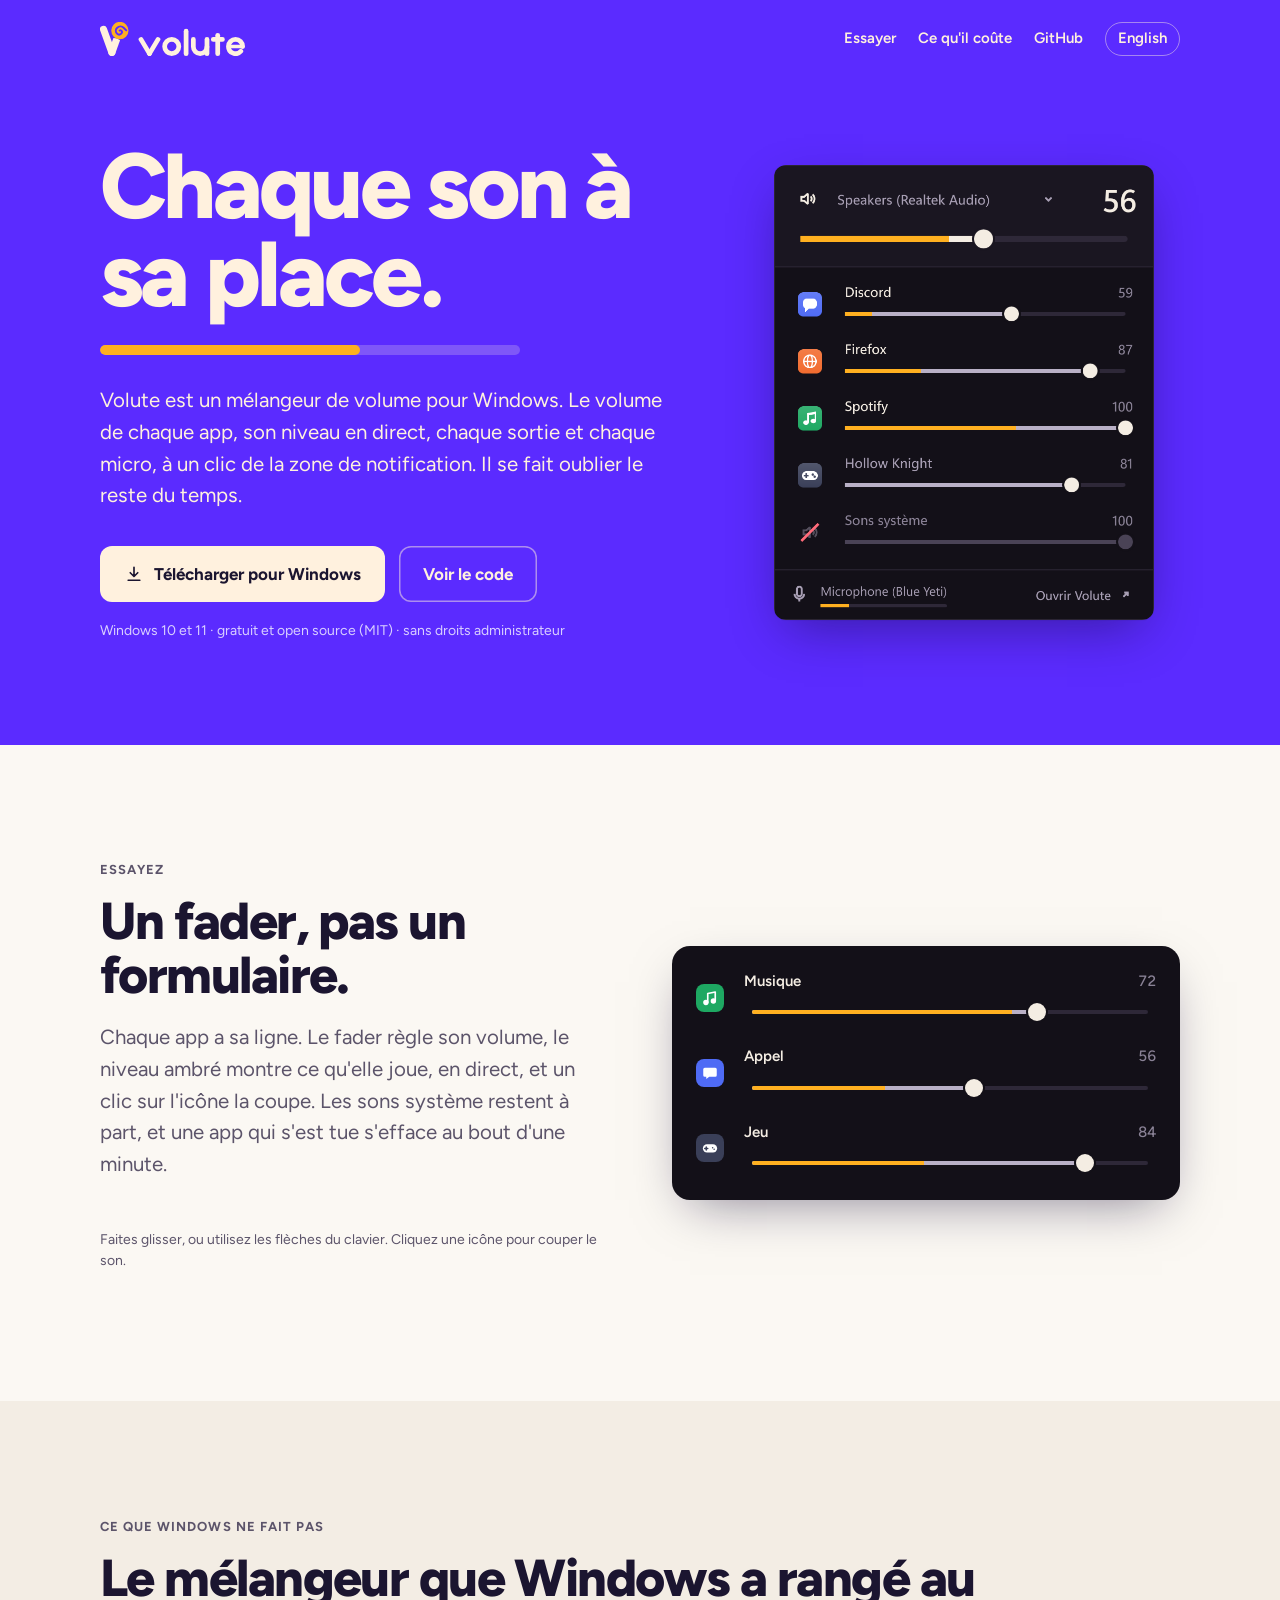
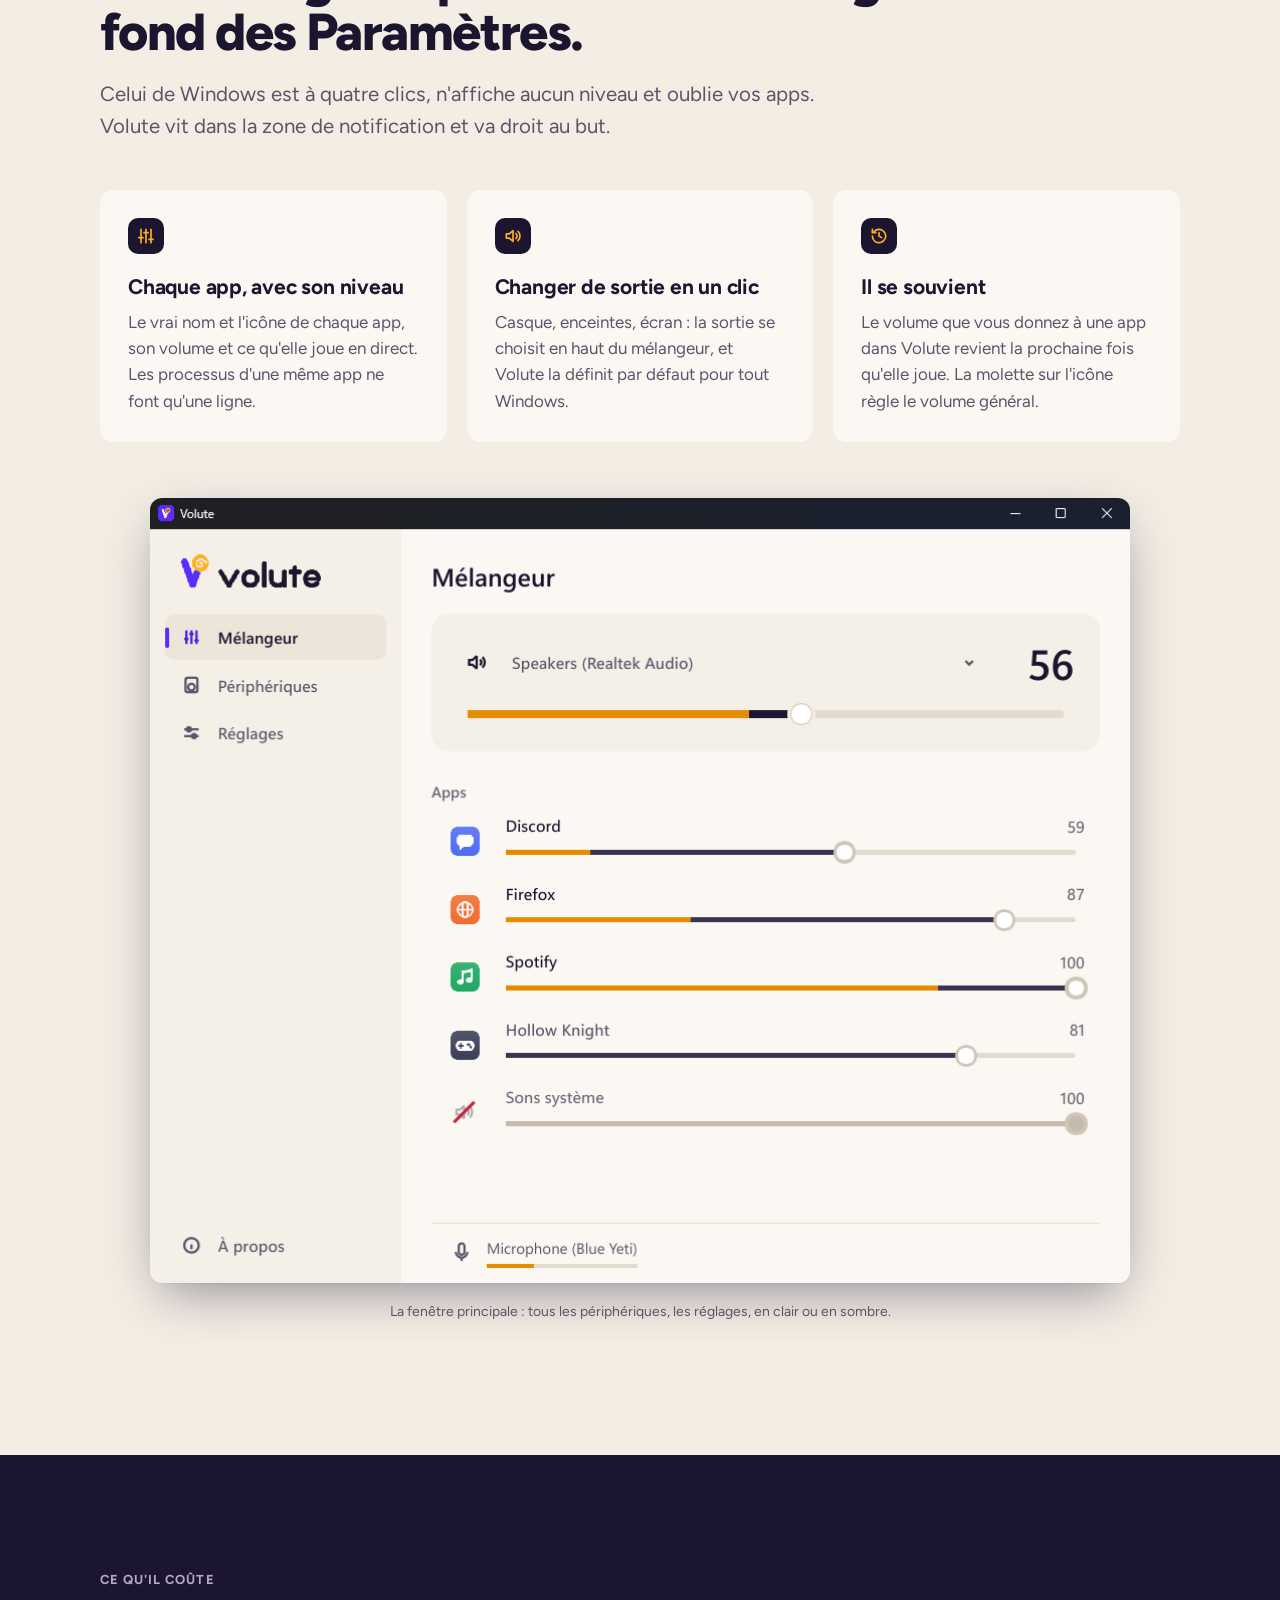
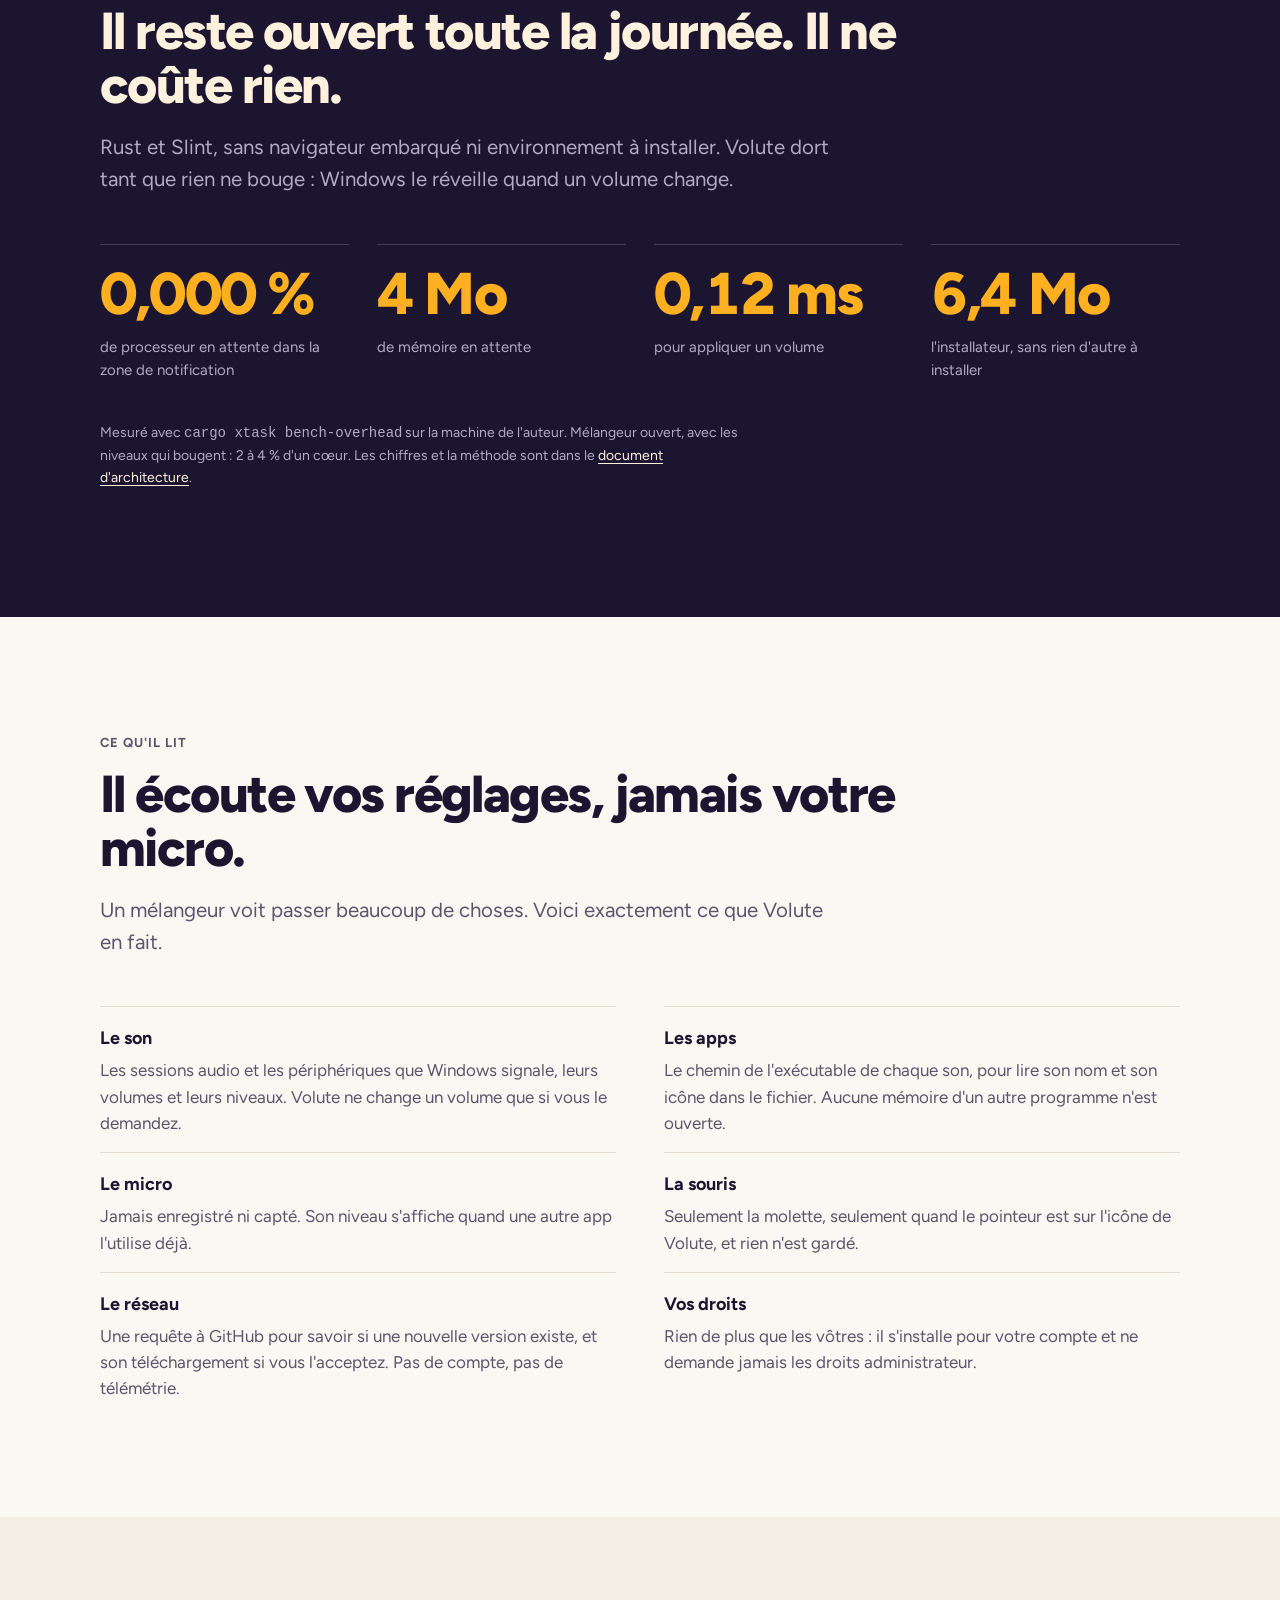
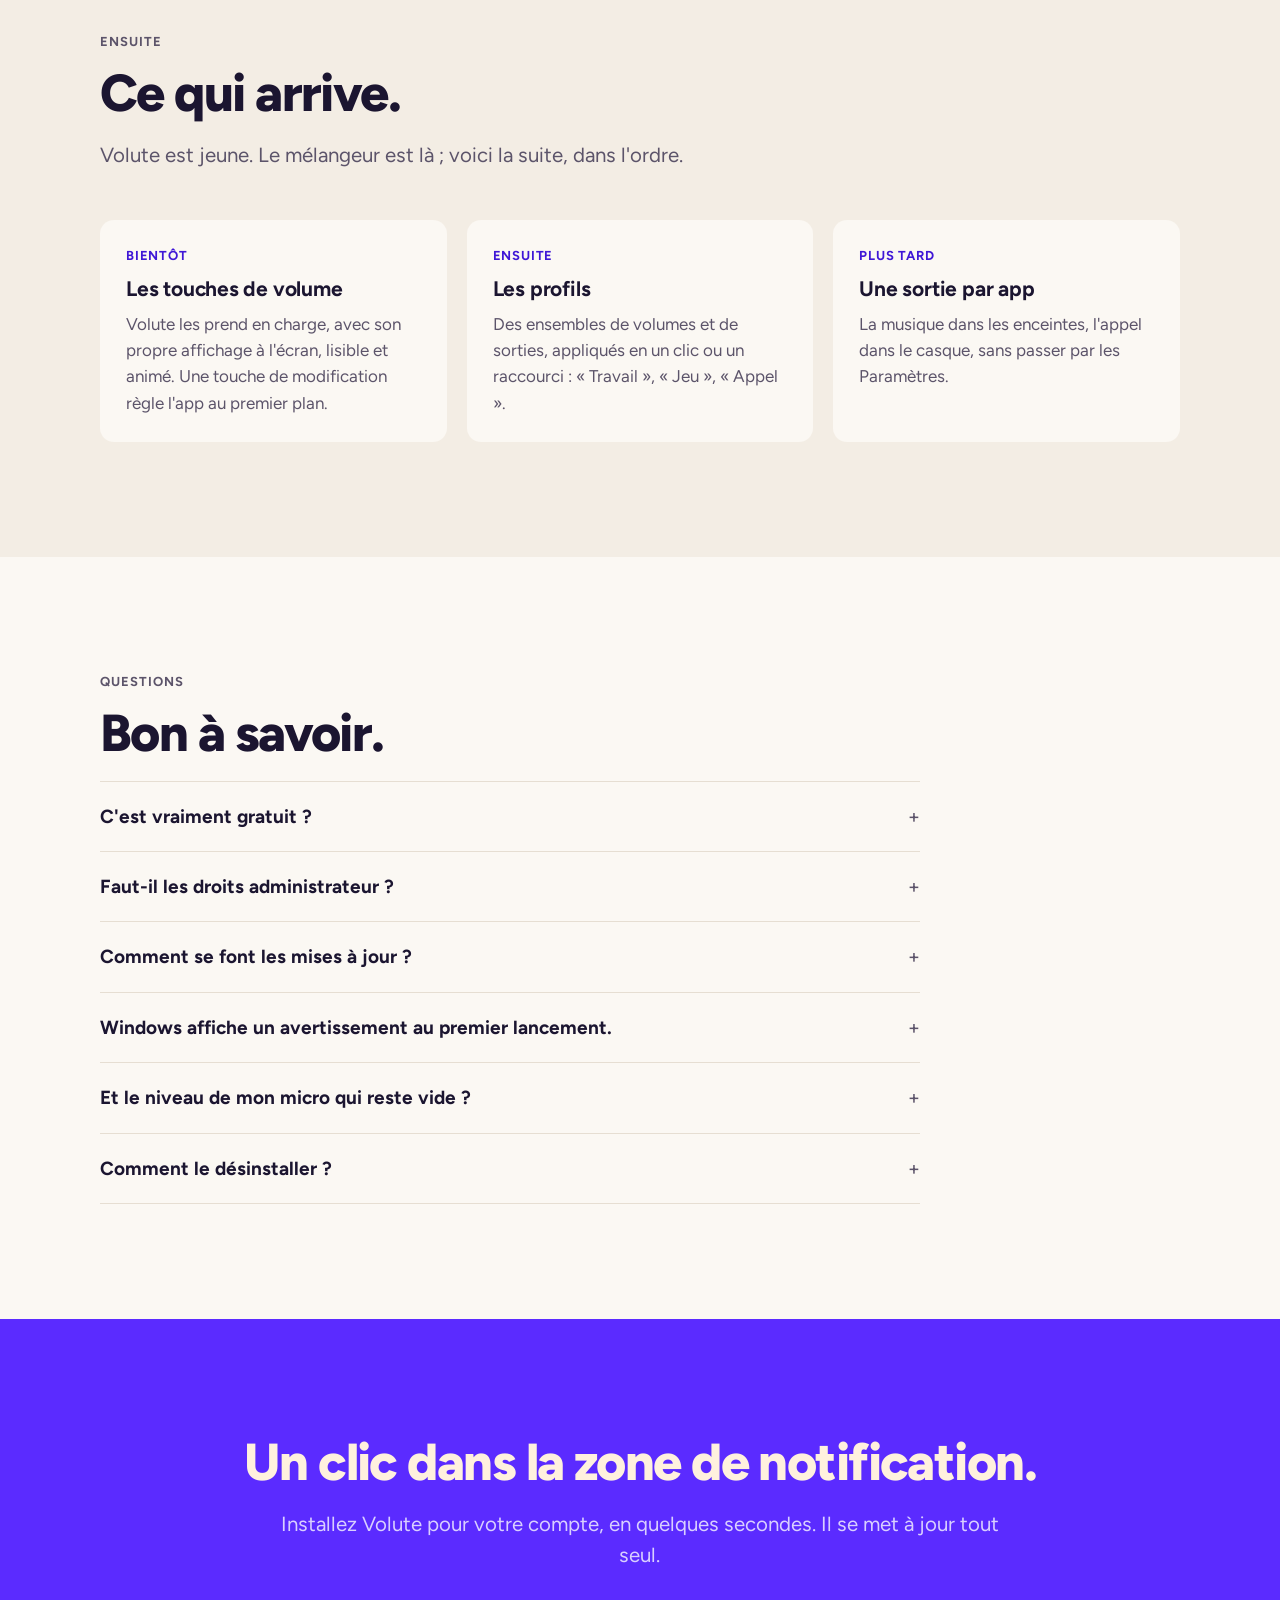
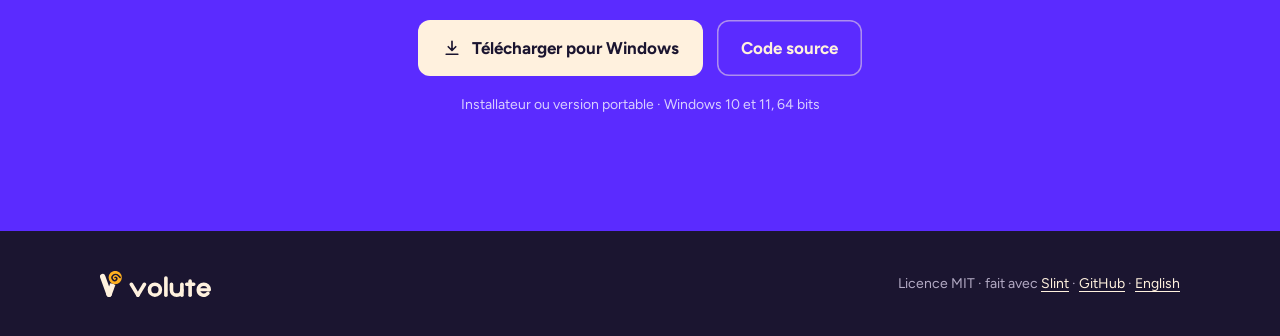
==== commit fb4887be: "fix: an update from the app never rewrites the Run value (Settings decides after the first install);" ====
--- a/index.html
+++ b/index.html
@@ -167,7 +167,7 @@
         <h2>Bon à savoir.</h2>
         <details><summary>C'est vraiment gratuit ?</summary><p>Oui, et open source sous licence MIT. Pas de version payante, pas de compte, pas de publicité.</p></details>
         <details><summary>Faut-il les droits administrateur ?</summary><p>Non. Volute s'installe dans votre dossier utilisateur et tout ce qu'il fait marche avec les droits d'un compte standard : volumes des apps et des périphériques, sortie par défaut.</p></details>
-        <details><summary>Comment se font les mises à jour ?</summary><p>Volute regarde sur GitHub au démarrage puis toutes les 6 heures. Quand une version sort, il vous le dit ; un clic la télécharge, vérifie son empreinte SHA-256 et l'installe sans fenêtre, puis Volute redémarre. Vous pouvez couper cette vérification dans les Réglages.</p></details>
+        <details><summary>Comment se font les mises à jour ?</summary><p>Volute regarde sur GitHub au démarrage puis toutes les 6 heures. Quand une version sort, il vous le dit ; un clic la télécharge, vérifie sa signature et son empreinte SHA-256, et l'installe sans fenêtre, puis Volute redémarre. Vous pouvez couper cette vérification dans les Réglages.</p></details>
         <details><summary>Windows affiche un avertissement au premier lancement.</summary><p>Les exécutables ne sont pas encore signés, donc SmartScreen peut prévenir au premier lancement. Le fichier <code>SHA256SUMS</code> de chaque version permet de vérifier ce que vous avez téléchargé.</p></details>
         <details><summary>Et le niveau de mon micro qui reste vide ?</summary><p>Windows ne mesure le niveau d'un micro que lorsqu'une app l'utilise. Volute n'ouvre jamais le micro lui-même, pour ne pas allumer l'indicateur « micro utilisé » de Windows sans raison.</p></details>
         <details><summary>Comment le désinstaller ?</summary><p>Depuis les Paramètres de Windows, Applications, comme n'importe quelle app. Vos réglages restent dans <code>%APPDATA%\Volute</code> ; supprimez ce dossier pour les effacer aussi.</p></details>
